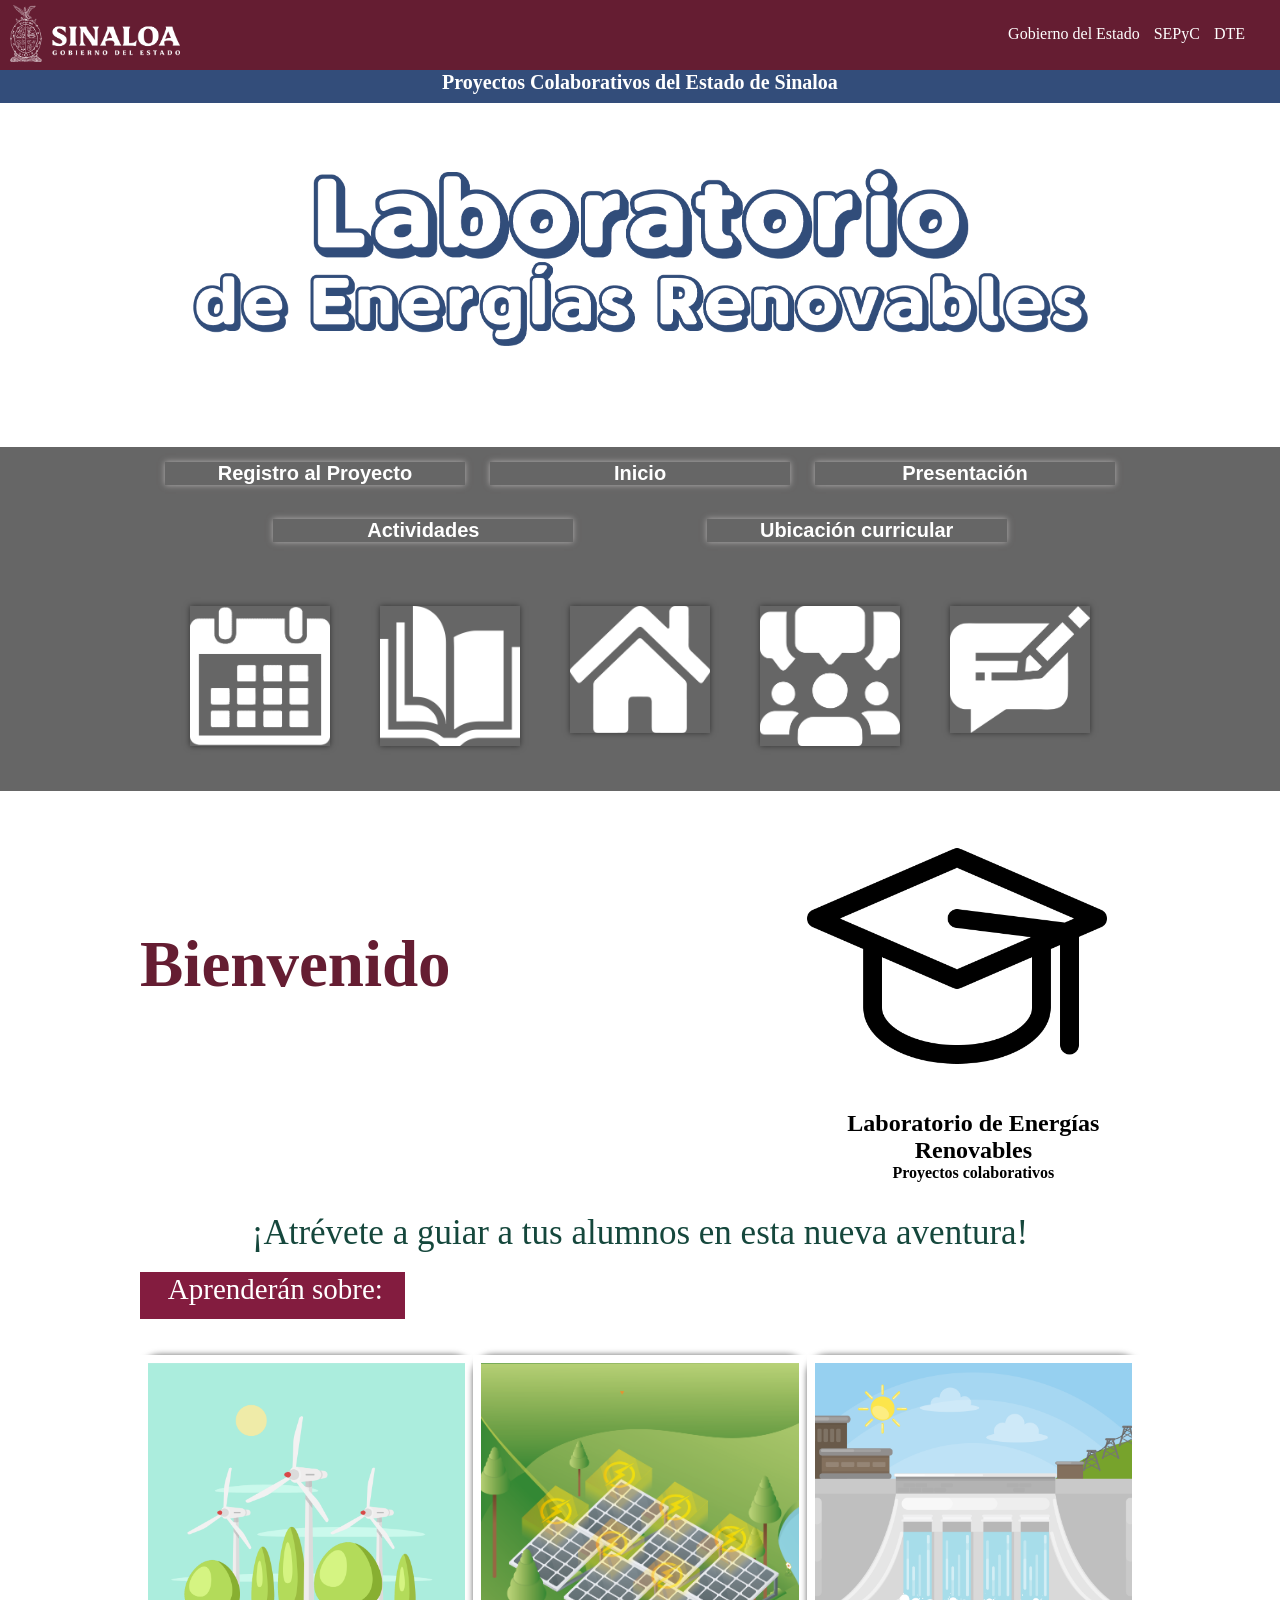
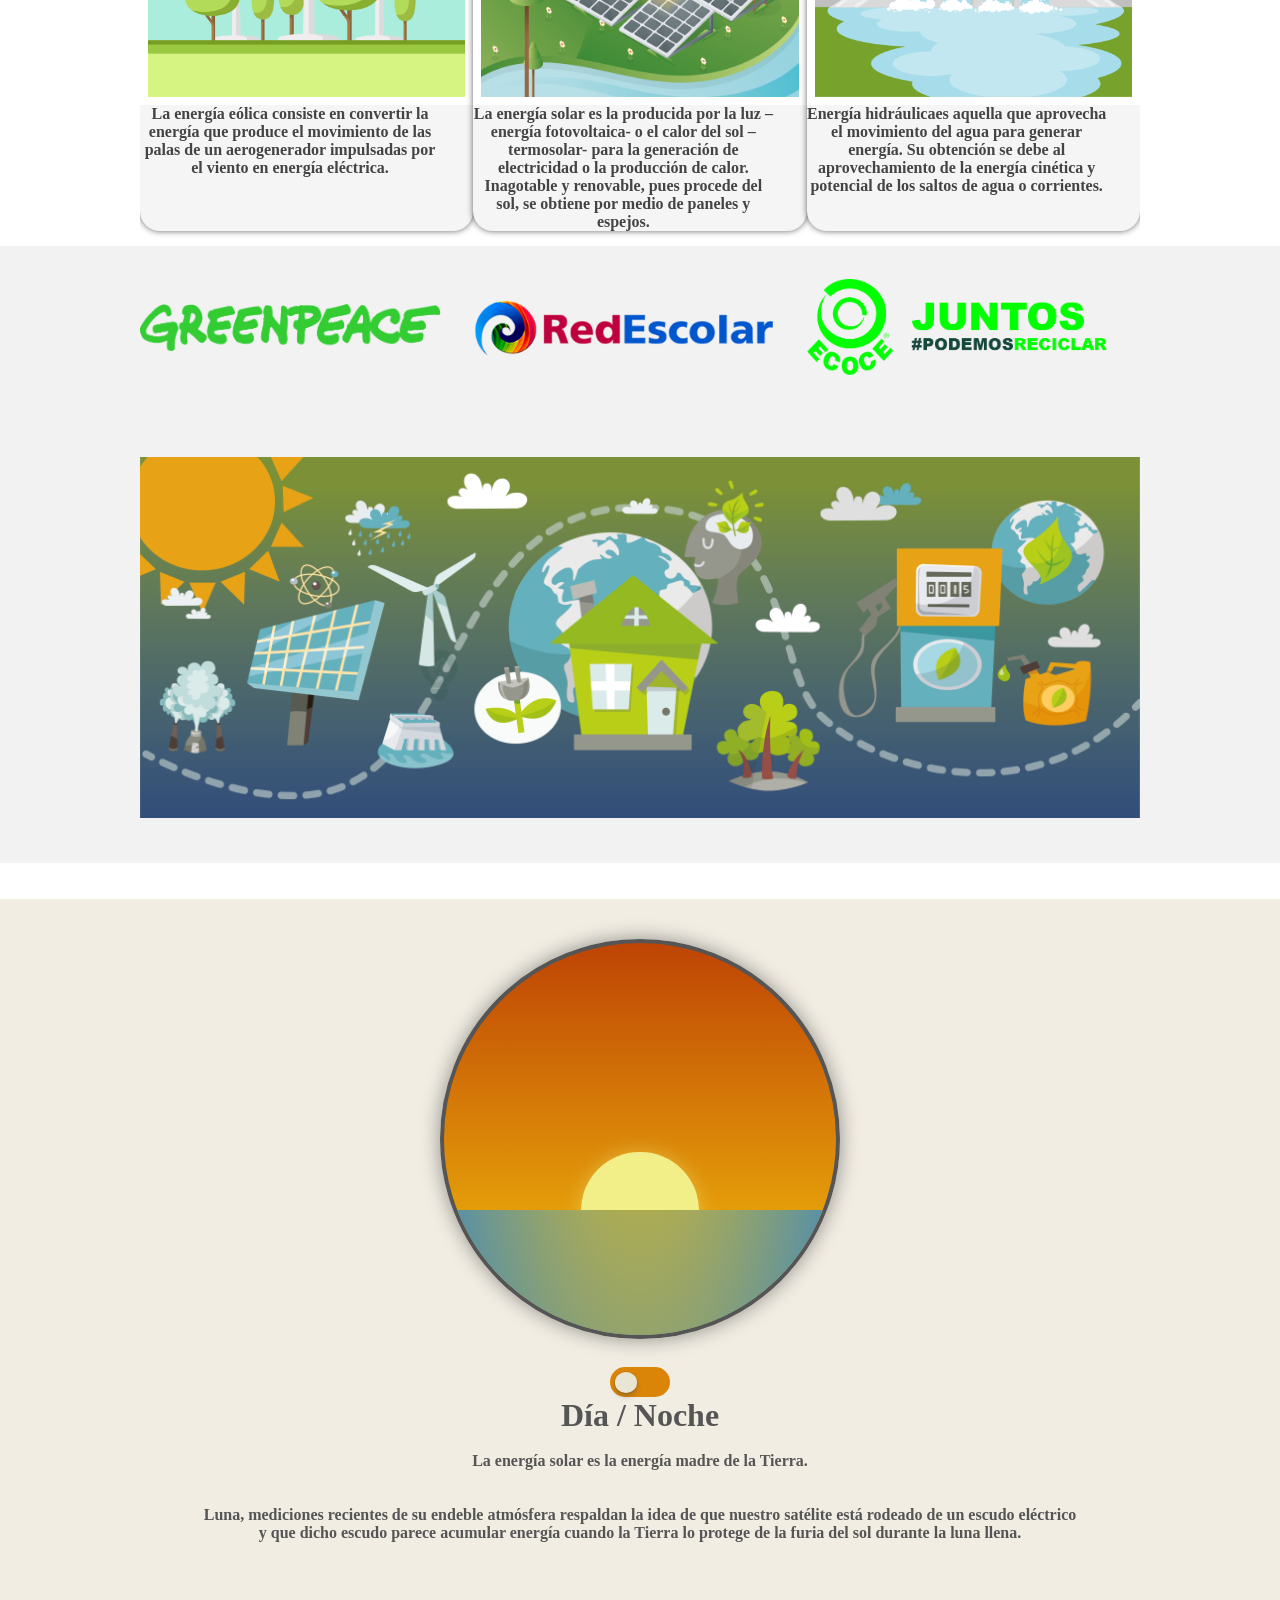
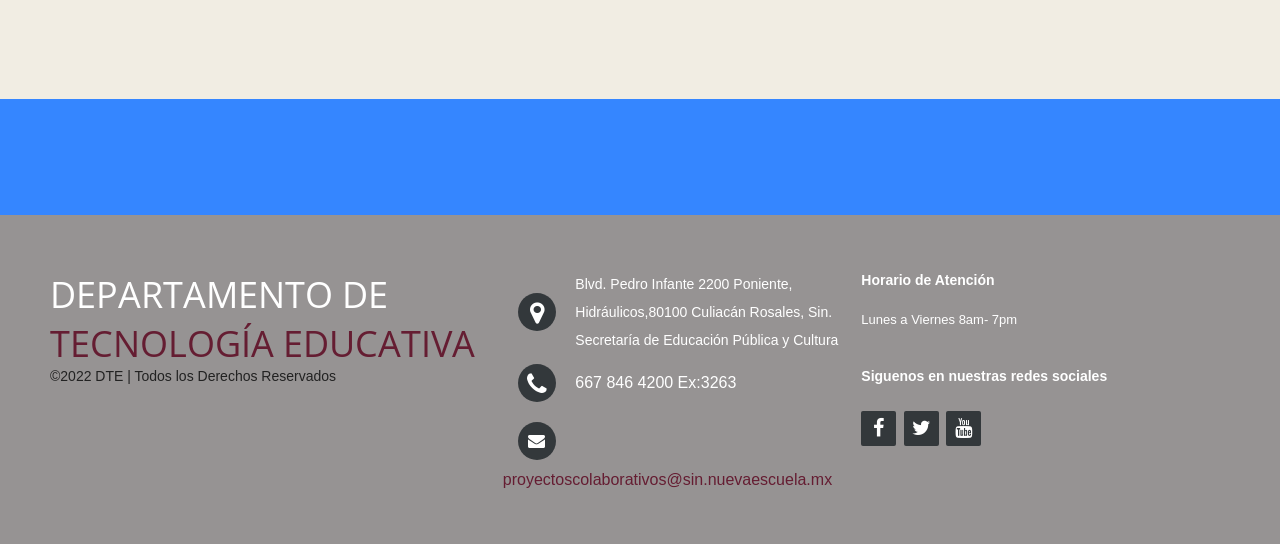
==== index.html @ 6654f864 "jajaja" ====
<!DOCTYPE html>
<html lang="es">

<head>
    <meta charset="UTF-8">
    <meta name="viewport" content="width=device-width, initial-scale=1.0">
    <meta http-equiv="X-UA-Compatible" content="ie=edge">
    <title>Proyectos Colaborativos</title>
    <link rel="shortcut icon" href="img/favicon.png" type="image/x-icon">
    <link rel="stylesheet" href="css/estilos.css">
    <link href="https://fonts.googleapis.com/css?family=Open+Sans:300,400,700,800&display=swap" rel="stylesheet" > 
    <link rel='stylesheet' href='//maxcdn.bootstrapcdn.com/font-awesome/4.2.0/css/font-awesome.min.css'><link rel="stylesheet" href="./style.css">


</head>

<body>
    <header>
        <img class="logonav" align="left" src="img/SINALOALOGO.png" width="200px" >
        <nav>
		   
            <a href="https://sinaloa.gob.mx/">Gobierno del Estado</a>
            <a href="https://mieducacion.sepyc.gob.mx/">SEPyC</a>
            <a href="http://cursos.dtesepyc.gob.mx/">DTE</a>
        </nav>
       
            <section class="amarillo">
         
                <div class="amarillotext"><h4>Proyectos Colaborativos del Estado de Sinaloa</h4></div>
    
        </section>
        <br>
<br>
<br>

        <div class="amarillo2">

            <img class="imagen5" src="img/laboratorio.png" alt="">
            </div>
            </section>
<br>
<br>
<br>
<br>
<br>

            <div class="portafolio">
                <div class="contenedor">
                    
                    <div class="galeria-port">
                        <div class="imagen-port1" >
                            

                            <!-- Trigger/Open The Modal -->
                            <button class="button-modal" id="myBtn"><h2>Registro al Proyecto</h2></button>
                            
                            <!-- The Modal -->
                            <div id="myModal" class="modal">
                            
                              <!-- Modal content -->
                              <div class="modal-content">
                                <div class="modal-header">
                                  <span class="close">&times;</span>
                                  <h2>Registro al Proyecto Colaborativo</h2>
                                </div>
                                <div class="modal-body">
                                    <iframe src="https://forms.gle/Jr5JPgfD691Sov2a7" width="640" height="257" frameborder="0" marginheight="0" marginwidth="0">Cargando…</iframe>                                  
                                </div>
                                <div class="modal-footer">
                                  <h3>Gracias por su participación</h3>
                                </div>
                              </div>
                            
                            </div>



                        </div>
                        <div class="imagen-port1" onclick="mostrar(2)">
                            
                          <button class="button-modal"resentación><h2>Inicio</h2></button>
                          
                        </div>
                        <div class="imagen-port1" onclick="mostrar(3)">
                            <button class="button-modal"resentación> <h2>Presentación</h2></button>
                         
                        </div>
                        <div class="imagen-port1" onclick="mostrar(4)">
                            <button class="button-modal"resentación> <h2>Actividades</h2></button>
                            
                           
                        </div>
                        <div class="imagen-port1" onclick="mostrar(5)"   >
                            <button class="button-modal"resentación> <h2>Ubicación curricular</h2></button>
                           
                        </div>
                     
                    </div>
                </div>
            </div> 

        </section>




            <div class="portafolio1">
                <div class="contenedor">
                    
                    <div class="galeria-port">
                        <div class="imagen-port" onclick="mostrar(6)">
                            <img src="img/calendar.png" alt="">
                            <div class="hover-galeria">
                                <img src="img/icono1.png" alt="">
                                <p>Calendario de las actividades</p>
                            </div>
                        </div>
                        <div class="imagen-port" onclick="mostrar(8)">
                            <img src="img/open-book.png" alt="">
                            <div class="hover-galeria">
                                <img src="img/icono1.png" alt="">
                                <p>Descargar Actividades</p>
                            </div>
                        </div>
                        <div class="imagen-port" onclick="mostrar(7)">
                            <img src="img/casa.png" alt="">
                            <div class="hover-galeria">
                                <img src="img/icono1.png" alt="">
                                <p>Bienvenido</p>
                            </div>
                        </div>
                        <div class="imagen-port" onclick="mostrar(9)">
                            <img src="img/discusion.png" alt="">
                            <div class="hover-galeria">
                                <img src="img/icono1.png" alt="">
                                <p>Foros</p>
                            </div>
                        </div>
                        <div class="imagen-port" onclick="mostrar(10)"   >
                            <img src="img/blog.png" alt="">
                            <div class="hover-galeria">
                                <img src="img/icono1.png" alt="">
                                <p>Actividades Interactivas y Materiales</p>
                            </div>
                        </div>
                     
                    </div>
                </div>
            </div> 

        </section>
      
       
       <!-- </section></nav> -->
    </header>
   
    
    <main>
            <div class="contenedor">
                <div id="datosBtn">
                    <div class="servicio-cont bienvenido mostrar1 oculto">
                        <div class="servicio-ind">
                           
                        </div>
                    </div>
                    <div class="servicio-cont bienvenido mostrar2 oculto">
                        <div class="servicio-ind">
                            <h2 class="titulo">Inicio</h2> 
                            <div class="">
                                <p>El profesor de grupo tendrá participación activa en el proceso de los alumnos observando, analizando, reflexionando, tomando notas, como facilitador y guía de sus alumnos.</p>
                                <br>
                                <p>Este trabajo inicia desde el momento en que el profesor motiva a los alumnos para participar en el proyecto.</p>
                                <br>
                                <ul>
                                    <li>Observará la participación de los alumnos en el desarrollo de las actividades.</li>
                                    <br>
                                    <li>Tomará nota de lo que observe.</li>
                                    <br>
                                    <li>Analizará y reflexionará sobre lo que escribió durante el transcurso de las actividades en cada etapa del proyecto.</li>
                                    </ul>
                                    <br>
                                    <p>Los alumnos escribirán un ensayo donde expresen lo observado y analizado (observaciones y conclusiones sobre el trabajo realizado con el proyecto colaborativo) que podrán compartir en el foro de la última etapa.</p>
                                    <br>
                                    <h4>Evaluación.</h4>
                                    <br>
                                    <p>Criterios:</p>
                                    <br>
                                    <ul>
                                        <li>Adquirir un mayor grado competencial, superando objetivos y contenidos mínimos programados.</li>
                                        <li>Participación del alumnado en el aula.</li>
                                        <li>Originalidad, creatividad y limpieza en los trabajos desarrollados.</li>
                                        <li>Comportamiento en el aula.</li>
                                        <li>Expresión oral y escrita.</li>
                                        <li>Relación con el resto de compañeros.</li>
                                        <li>Reacciones ante los nuevos contenidos descritos.</li>
                                    </ul>
                                    <br>
                                    <p>Instrumentos:</p>
                                    <br>
                                    <p>Los instrumentos de evaluación que se van a utilizar en este proyecto son:</p>
                                    <br>
                                    <ul>
                                        <li>Actividades.</li>
                                        <li>Desarrollo de un Modelo Científico de Energía Renovable.</li>
                                    </ul>
                                    <br>
                                    <br>
                            </div>
                        </div>
                    </div>

                    <div class="servicio-cont bienvenido mostrar3 oculto">
                        <div class="servicio-ind">
                            <h2 class="titulo">Presentación</h2> 
                            <div class="">
                                <h1>Laboratorio de energía renovable</h1>
                                <br>
                                <h3>“La energía no se crea ni se destruye… tan solo se transforma”</h3>
                                <br>
                                <h4>Introducción</h4>  
                                <p>Las fuentes de energía renovable están en todo nuestro alrededor: agua, viento, sol… cada día más personas las utilizan como parte de su vida diaria. Las utilizamos para calentar nuestros hogares en épocas frías, para operar nuestros electrodomésticos, ducharnos con agua caliente, irrigar campos con agua para agricultura, etc. Hay amplio espacio para formarse y crecer como profesionales en carreras en torno a las energías renovables. Este curso es una introducción a los distintos tipos de energías renovables.</p>
                                <br>
                                <p>Introducción a la Energía Renovable es un curso en línea para aquellos que desean aprender los conceptos básicos de las energías renovables  incluyendo donde se encuentra, cómo podemos sacar provecho de ella para el uso en nuestros hogares y cómo puede ayudar a aliviar las presiones sobre el medio ambiente. Con este curso no se convertirá en un experto; pero llegará a conocer la energía renovable en sus diversas formas – que le ayudarán a decidir si la energía solar, eólica u otras tecnologías son las adecuadas para usted.</p>  
                                <br> 
                                <h4>Sobre este curso</h4>  
                                <br>
                                <p>El recurso energético está ligado al desarrollo, bienestar, sustentabilidad e independencia de las sociedades modernas. La utilización y administración adecuada de los diferentes recursos energéticos impactará tanto en el progreso futuro propio como en el poder económico.</p>
                                <br>    
                                <p>Es imperativo conocer a profundidad los pros y contras de las diferentes tecnologías energéticas para minimizar el impacto negativo en el propio entorno al seleccionar, usar, racionalizar y aprovechar las energías empleadas en el diario quehacer.</p>
                                <br>
                                <br>    
                                <p>El participante desarrollará competencias de análisis y juicio crítico ante la selección de un recurso energético, elaborando un discurso consciente y fundamentado donde se considere el entorno y sus recursos.</p>
                                <br>
                                
                            
                            </div>
                        </div>
                    </div>
                    <div class="servicio-cont bienvenido mostrar4 oculto">
                        <div class="servicio-ind">
                            <h2 class="titulo">Actividades</h2> 
                            <div class="">
                                <p>El proyecto <strong>Laboratorio de energía renovable</strong> consta de cuatro etapas a través de las cuales el alumno podrá reconocer los tipos de energía que existen en su medio ambiente cotidiano, así como las energías renovables que contribuyen a la conservación del medio ambiente.</p>
                                <br> 
                                <p>Se sugieren actividades, lecturas, investigación en documentos, videos y páginas de internet que han sido seleccionadas de acuerdo a las necesidades de los alumnos de secundaria.</p>
                                <br>
                                <p>Para inscribirse los participantes eligen un nombre que los distinguirá de los demás. Al interior del grupo los docentes organizan en equipos para realizar las actividades que se sugieren en cada etapa, mismas que les permitirán realizar el intercambio con compañeros distantes.</p>
                                <br>
                                <p>Para iniciar las actividades se sugiere conocer las características del proyecto con el objetivo de comprender la responsabilidad que adquieren para el desarrollo del mismo.</p>
                                <br>
                                <p>Se incluyen actividades interactivas en las que podrán reforzar el conocimiento adquirido a través de las distintas etapas del proyecto.</p>
                                <br>
                                <p>En la etapa 1 realizarán una lluvia de ideas para iniciar con el tema de la energía, ¿qué es? y cuáles son los tipos de energía, realizarán un mapa mental y conocerán el funcionamiento de un generador de energía.</p>
                                <br>
                                <p>En la etapa 2 analizarán las diferentes energías convencionales y su efecto en el medio ambiente como el calentamiento global y la contaminación.</p>
                                <br>
                                <p>En la siguiente etapa conocerán las energías renovables, elaborarán una encuesta y de manera práctica la generación de biogás.</p>
                                <br>
                                <p>En la etapa 4 se realiza un proyecto final que consiste en una maqueta donde se exponga la energía renovable.</p>
                                <br>
                                <p>Podrán intercambiar ideas y comentarios a través de foros de discusión, en el que los alumnos darán a conocer sus reflexiones, hallazgos y aprendizajes convirtiendo el uso de la tecnología en el aula en una herramienta para la investigación, el intercambio y la interacción entre profesores y alumnos.</p>
                                <br>
                                <p>El desarrollo del proyecto es guiado por el maestro del grupo en coordinación con el responsable tecnológico escolar. Se sugiere que a cada aportación en los foros le anexen los siguientes datos:</p>
                                <ul>
                                    <li>Nombre del equipo</li>
                                    <li>Nombre de la escuela</li>
                                    <li>Entidad</li>
                                    <li>Clave de Centro de Trabajo (CCT)</li>
                                </ul>
                                <br>
                                <p>Además, para que los foros sean fluidos es importante tomar en cuenta los requisitos que se enumeran a continuación:</p>
                                <br>
                                <ul>
                                    <li>Los mensajes deben cumplir con las reglas ortográficas y de redacción revisadas previamente por su profesor.</li>
                                    <li>Los comentarios y opiniones de participación se harán con estricto apego al respeto como un valor importante para la realización de dichas actividades.</li>
                                    <li>En caso de que las aportaciones de los equipos de un grupo sean iguales, deberán enviar un solo mensaje en forma grupal, con el objetivo de enriquecer el foro y no saturar.</li>
                                    <li>Participar tomando en cuenta las preguntas generadoras del foro.</li>
                                </ul>
                                <br>

                            </div>
                        </div>
                    </div>
                    <div class="servicio-cont bienvenido mostrar5 oculto">
                        <div class="servicio-ind">
                            <h2 class="titulo">Ubicación curricular</h2> 
                            <div class="">
                                <h1 align="center" >CIENCIAS Y TECNOLOGÍA. Física.</h1>
                                <br>
                                <p>Este Proyecto se ubica curricularmente en los bloques 1 y 2 de la asignatura de Ciencias y Tecnología. Física de segundo grado en Secundaria.</p>
                                <br>
                                <p>Competencias a desarrollar:</p>
                                <br>
                                <ul>
                                    <li>Analizar las formas en que se manifiesta la energía en diferentes situaciones de la vida diaria y la diversificación en la producción de la energía.</li>
                                    <li>Reconoce el beneficio y prejuicio en la naturaleza y en la sociedad, relacionado con la obtención y aprovechamiento de la energía.</li>
                                    <li>•	El participante podrá predecir para las tecnologías de producción energética que generen un menor impacto ambiental en la sociedad.</li>
                                </ul>
                                <br>
                                </div>
                        </div>
                    </div>
                </div>
                <!-- fin de una seccion -->
                <!-- Calendario -->
                <div class="servicio-cont  bienvenido mostrar6 oculto">
                    <div class="servicio-ind">
                        <h2 class="titulo">Calendario</h2> 
                        <img class="btn-img" src="img/0.png" alt=""onclick="mostrarFases(1)">
                        <img class="btn-img" src="img/1.png" alt=""onclick="mostrarFases(2)" >
                        <img class="btn-img" src="img/2.png" alt=""onclick="mostrarFases(3)" >
                        <img class="btn-img" src="img/3.png" alt=""onclick="mostrarFases(4)" >
                        <img class="btn-img" src="img/4.png" alt=""onclick="mostrarFases(5)" >
                        <img class="btn-img" src="img/5.png" alt=""onclick="mostrarFases(6)" >
                        <img class="btn-img" src="img/6.png" alt=""onclick="mostrarFases(7)">
                    </div>
                </div>
                <!-- datos Actividades -->
                <div id="datosCalendario">
                    <div class=" calendario fase2 oculto">
                        <br>
                        <br>
                        <h1>ETAPA 1. Energía, sus tipos y su clasificación.</h1>
                        <br>
                        <h4>Actividad 1.1</h4>
                        <br>
                        <p>Evaluación inicial: Brainstorming:  ¿Qué sabes de la energía? (G. A) El profesor realiza las siguientes preguntas para establecer qué conocimiento poseen los alumnos sobre el tema.
                            </p>
                            <br>
                            <ul>
                                <li>Contesta el siguiente cuestionario sobre el cambio climático: <a href="https://www.menti.com/al63fo4fz2je">Cambio Climático</a></li>
                                <li>¿Es necesaria la energía para nuestra sociedad?.</li>
                                <li>¿Por qué es necesaria la energía?.</li>
                                <li>¿Qué tipo de energías conocéis?.</li>
                                <li>Nombra algún tipo de energía no renovable.</li>
                                <li>Nombra algún tipo de energía renovable.</li>
                                <li>¿Alguno de estos tipos de energía contamina?</li>
                                <li>¿Crees que estas energías afectan al cambio climático?</li>
                                <li>¿Qué cosas afectan al cambio climático?</li>
                            </ul>
                            <br>
                            <h4>Material de apoyo</h4>
                            <br>
                            <ul>
                                <li><a href="https://www.youtube.com/watch?v=K9smXAGzxZg">Energia</a> </li>
                                <li><a href="https://www.youtube.com/watch?v=Et9U-2EIero">Cambios de Energía</a> </li>
                                <li><a href="https://www.youtube.com/watch?v=KP8_o65kfgY&list=PLNoT1XYbIfImbMeqjiCcfgIM9ZRNQahyr&index=10"> Energía cinética y energía potencial </a></li>
                                <li><a href="https://www.youtube.com/watch?v=PRa0yJvUgmM&list=RDLVboJpgNIY54Y&index=2">Los Tipos de Energía, sus Fuentes y su Transformación</a> </li>
                            </ul>
                            <br>
                            <h4>Actividad 1.2</h4>
                        <br>
                        <p>Realiza un mapa mental sobre Tipos de Energía, la Conversión de la energía entre ellas y los recursos energéticos necesarios para su generación.
                            </p>
                            <br>
                            <p>Revisa el siguiente video para realizar el mapa en Power Point.</p>
                            <br>
                            <iframe width="560" height="315" src="https://www.youtube.com/embed/V3KlMx-_frI" title="YouTube video player" frameborder="0" allow="accelerometer; autoplay; clipboard-write; encrypted-media; gyroscope; picture-in-picture" allowfullscreen></iframe>
                           <br>
                           <br>
                           <h4>Recurso tecnológico web 2.0</h4>
                           <br>
                           <p>También pueden utilizar la página web.</p>
                           <br>
                           <a href="https://lucidspark.com/es ">Lucidspark</a> 
                           <br>
                           <br>
                           <h4>Tutorial</h4>
                           <br>
                           <iframe width="560" height="315" src="https://www.youtube.com/embed/uxYvMjkzsgs" title="YouTube video player" frameborder="0" allow="accelerometer; autoplay; clipboard-write; encrypted-media; gyroscope; picture-in-picture" allowfullscreen></iframe>
                            <br>
                            <br>
                            <h4>Actividad 1.3</h4>
                            <br>
                            <p>Formen parejas  y analicen el siguiente video que explica los Tipos de energía</p>
                            <br>
                            <br>
                            <iframe width="560" height="315" src="https://www.youtube.com/embed/PRa0yJvUgmM" title="YouTube video player" frameborder="0" allow="accelerometer; autoplay; clipboard-write; encrypted-media; gyroscope; picture-in-picture" allowfullscreen></iframe>
                            <br>
                            <br>
                            <p>Con base en ello, respondan las siguientes preguntas.</p>
                            <br>
                           <ul>
                                <li>¿Qué tipo de energía requiere un ventilador para funcionar? </li>
                                <li>¿La energía con la que funciona el ventilador se puede transformar en otros tipos de energía? Si/ No  ¿ En cuáles?</li>
                                <li>Participen en el Foro del Proyecto Colaborativo y comenten otros ejemplos en la vida diaria en las que se utilicen energía y cómo se transforma en esos casos.</li>
                                <li>¿Cómo funciona un generador de electricidad?.</li>
                            </ul>
                            <br>
                            <br>
                            <iframe width="560" height="315" src="https://www.youtube.com/embed/ahhN-lLyHaQ" title="YouTube video player" frameborder="0" allow="accelerometer; autoplay; clipboard-write; encrypted-media; gyroscope; picture-in-picture" allowfullscreen></iframe>
                            <br>
                            <br>
                            <h4>Actividad 1.4</h4>
                            <br>
                            <p>Generador eléctrico</p>
                            <ul>
                                <li>Paso 1. Trabajen  en parejas y realicen lo que se indica</li>
                                <li>Paso 2. Investiguen en la biblioteca cómo se produce la corriente eléctrica en un generador, haciendo énfasis en el papel del campo magnético de dicho proceso.</li>
                                <li>Paso 3. Representen con un diagrama lo investigado y agruguen una descripción breve sobre el funcionamiento del generador.</li>
                                <li>Paso 4. Coloquen en la pared de su salón los diagramas que elaboraron para que el resto del grupo los observe; servirán de referencia durante el estudio de este tema</li>
                                <li>Paso 5. Hagan comentarios a sus compañeros a fin de destacar sus logros, así como los aspectos que puedan mejorar.</li>
                                <li>Guarden sus esquemas en la carpeta de trabajo.</li>
                            </ul>
                            <br>
                    </div>
                    <div class=" calendario fase3 oculto">
                        <br>
                        <br>
                        <h1>ETAPA 2. Energías convencionales</h1>
                        <br>
                        <h4>Actividad 2.1</h4>
                        <br>
                        <p>Videos</p>
                        <br>
                        <br>
                        
                            <ul>
                                <li><iframe width="560" height="315" src="https://www.youtube.com/embed/aINlFT1m-sM" title="YouTube video player" frameborder="0" allow="accelerometer; autoplay; clipboard-write; encrypted-media; gyroscope; picture-in-picture" allowfullscreen></iframe></li>
                                <li><iframe width="560" height="315" src="https://www.youtube.com/embed/EawxkXA2SqM" title="YouTube video player" frameborder="0" allow="accelerometer; autoplay; clipboard-write; encrypted-media; gyroscope; picture-in-picture" allowfullscreen></iframe></li>
                                <li><iframe width="560" height="315" src="https://www.youtube.com/embed/mMhiFnPx3ic" title="YouTube video player" frameborder="0" allow="accelerometer; autoplay; clipboard-write; encrypted-media; gyroscope; picture-in-picture" allowfullscreen></iframe></li>
                                <li><iframe width="560" height="315" src="https://www.youtube.com/embed/VGlssqYbv3A" title="YouTube video player" frameborder="0" allow="accelerometer; autoplay; clipboard-write; encrypted-media; gyroscope; picture-in-picture" allowfullscreen></iframe></li>
                                <li><iframe width="560" height="315" src="https://www.youtube.com/embed/mXMbpKjonxY" title="YouTube video player" frameborder="0" allow="accelerometer; autoplay; clipboard-write; encrypted-media; gyroscope; picture-in-picture" allowfullscreen></iframe></li>
                                <li><iframe width="560" height="315" src="https://www.youtube.com/embed/V3KlMx-_frI" title="YouTube video player" frameborder="0" allow="accelerometer; autoplay; clipboard-write; encrypted-media; gyroscope; picture-in-picture" allowfullscreen></iframe></li>
                                <li><iframe width="560" height="315" src="https://www.youtube.com/embed/0yk3RuEgWD4" title="YouTube video player" frameborder="0" allow="accelerometer; autoplay; clipboard-write; encrypted-media; gyroscope; picture-in-picture" allowfullscreen></iframe></li>
                                <li><iframe width="560" height="315" src="https://www.youtube.com/embed/vl6A0igOw7o" title="YouTube video player" frameborder="0" allow="accelerometer; autoplay; clipboard-write; encrypted-media; gyroscope; picture-in-picture" allowfullscreen></iframe></li>
                            </ul>
                            <br>
                            <p>Políticas gubernamentales en México.</p>
                            <br>
                            <br>
                            <iframe width="560" height="315" src="https://www.youtube.com/embed/OV9UYTTtdEM" title="YouTube video player" frameborder="0" allow="accelerometer; autoplay; clipboard-write; encrypted-media; gyroscope; picture-in-picture" allowfullscreen></iframe>
                            <br>
                            <br>
                            <h4>Actividad 2.2  Disminución del calentamiento global.</h4>
                            <br>
                            <ul>
                                <li>Paso 1.Trabajen en equipo la siguiente actividad.</li>
                                <li>Paso 2.Investiguen cuáles son las políticas gubernamentales actuales para combatir el calentamiento global.</li>
                                <li>Paso 3.Discutan en grupo, y con ayuda del maestro, sobre las acciones que se pueden tomar en sus casas para reducir el calentamiento global.</li>
                                <li>Paso 4.Escriban en su cuaderno qué acciones se pueden realizar en su escuela. Comenten cuáles se llevarían a cabo en el corto plazo y cuáles en el largo plazo.</li>
                                <li>Paso 5.Elaboren carteles para promover estas acciones y péguenlos en lugares visibles de la escuela.</li>
                            </ul>
                            <br>
                            <h4>Actividad 2.3  Contaminación por generación de energía.</h4>
                        <br>
                        <p>Mesa de Debate….  ¿Qué tipo de energía Contamina más?</p>
                        <br>
                        <p>Forma equipos y asigna un tipo de energía convencional a cada equipo para defender la producción de energía a través de ese recurso.</p>
                        <br>
                        <p>Video de un debate</p>
                            <br>
                            <iframe width="500" height="315" src="https://www.youtube.com/embed/6GrCLiBev30" title="YouTube video player" frameborder="0" allow="accelerometer; autoplay; clipboard-write; encrypted-media; gyroscope; picture-in-picture" allowfullscreen></iframe>
                           <br>
                           <br>
                           <img class="imagen6" src="img/imagen1.png" alt="">
                           <br>
                           <br>
                    </div>
                    <div class=" calendario fase4 oculto">
                        <br>
                        <br>
                        <h1>ETAPA 3: Energía Renovable</h1>
                        <br>
                        <p>En esta etapa conoceremos los tipos de energía renovable.</p>
                        <br>
                        <h4>Actividad 3.1</h4>
                        <br>
                        <p>Analizar los siguientes videos:</p>
                        <br>
                        <br>
                        <h4>Energía geotérmica</h4>
                        <br>
                        <iframe width="560" height="315" src="https://www.youtube.com/embed/GHR-UR-VA10" title="YouTube video player" frameborder="0" allow="accelerometer; autoplay; clipboard-write; encrypted-media; gyroscope; picture-in-picture" allowfullscreen></iframe>
                        <br>
                        <br>
                        <h4>Energía hidráulica</h4>
                        <br>
                        <br>
                        <iframe width="560" height="315" src="https://www.youtube.com/embed/Xx_Lxg4hCjc" title="YouTube video player" frameborder="0" allow="accelerometer; autoplay; clipboard-write; encrypted-media; gyroscope; picture-in-picture" allowfullscreen></iframe>
                        <br>
                        <iframe width="560" height="315" src="https://www.youtube.com/embed/-Rp-BMhOKwc" title="YouTube video player" frameborder="0" allow="accelerometer; autoplay; clipboard-write; encrypted-media; gyroscope; picture-in-picture" allowfullscreen></iframe>
                        <br>
                        <br>
                        <h4>Energía eólica</h4>
                        <br>
                        <br>
                        <iframe width="560" height="315" src="https://www.youtube.com/embed/d_CUT9niX5c" title="YouTube video player" frameborder="0" allow="accelerometer; autoplay; clipboard-write; encrypted-media; gyroscope; picture-in-picture" allowfullscreen></iframe>
                        <br>
                        <iframe width="560" height="315" src="https://www.youtube.com/embed/kmN9qD8vXbY" title="YouTube video player" frameborder="0" allow="accelerometer; autoplay; clipboard-write; encrypted-media; gyroscope; picture-in-picture" allowfullscreen></iframe>
                        <br>
                        <br>
                        <h4>Parque eólico</h4>
                        <br>
                        <br>
                        <iframe width="560" height="315" src="https://www.youtube.com/embed/wx1jZ1qHolw" title="YouTube video player" frameborder="0" allow="accelerometer; autoplay; clipboard-write; encrypted-media; gyroscope; picture-in-picture" allowfullscreen></iframe>
                        <br>
                        <iframe width="560" height="315" src="https://www.youtube.com/embed/IoM3HBnOA8k" title="YouTube video player" frameborder="0" allow="accelerometer; autoplay; clipboard-write; encrypted-media; gyroscope; picture-in-picture" allowfullscreen></iframe>
                        <br>
                        <br>
                        <h4>Oaxaca Futuro de proyectos</h4>
                        <br>
                        <br>
                        <iframe width="560" height="315" src="https://www.youtube.com/embed/uNELtFa52T0" title="YouTube video player" frameborder="0" allow="accelerometer; autoplay; clipboard-write; encrypted-media; gyroscope; picture-in-picture" allowfullscreen></iframe>
                        <br>
                        <br>
                        <h4>Energía Solar fotovoltaica</h4>
                        <br>
                        <br>
                        <iframe width="560" height="315" src="https://www.youtube.com/embed/q5bMAz4NK0c" title="YouTube video player" frameborder="0" allow="accelerometer; autoplay; clipboard-write; encrypted-media; gyroscope; picture-in-picture" allowfullscreen></iframe>
                        <br>
                        <iframe width="560" height="315" src="https://www.youtube.com/embed/h20bJDZCaCk" title="YouTube video player" frameborder="0" allow="accelerometer; autoplay; clipboard-write; encrypted-media; gyroscope; picture-in-picture" allowfullscreen></iframe>
                        <br>
                        <br>
                        <h4>Paruqe Solar</h4>
                        <br>
                        <br>
                        <iframe width="560" height="315" src="https://www.youtube.com/embed/74FFTL3Vljw" title="YouTube video player" frameborder="0" allow="accelerometer; autoplay; clipboard-write; encrypted-media; gyroscope; picture-in-picture" allowfullscreen></iframe>
                        <br>
                        <br>
                        <h4>Energía termosolar.</h4>
                        <br>
                        <br>
                        <iframe width="560" height="315" src="https://www.youtube.com/embed/-_y8mJD7Mms" title="YouTube video player" frameborder="0" allow="accelerometer; autoplay; clipboard-write; encrypted-media; gyroscope; picture-in-picture" allowfullscreen></iframe>
                        <br>
                        <br>
                        <h4>Biomasa</h4>
                        <br>
                        <br>
                        <iframe width="560" height="315" src="https://www.youtube.com/embed/F2z1w9Xho44" title="YouTube video player" frameborder="0" allow="accelerometer; autoplay; clipboard-write; encrypted-media; gyroscope; picture-in-picture" allowfullscreen></iframe>
                        <br>
                        <iframe width="560" height="315" src="https://www.youtube.com/embed/hwk8JtLaiBs" title="YouTube video player" frameborder="0" allow="accelerometer; autoplay; clipboard-write; encrypted-media; gyroscope; picture-in-picture" allowfullscreen></iframe>
                        <br>
                        <iframe width="560" height="315" src="https://www.youtube.com/embed/ChyjxTyjOuc" title="YouTube video player" frameborder="0" allow="accelerometer; autoplay; clipboard-write; encrypted-media; gyroscope; picture-in-picture" allowfullscreen></iframe>
                        <br>
                        <iframe width="560" height="315" src="https://www.youtube.com/embed/MAZVFtlJa_w" title="YouTube video player" frameborder="0" allow="accelerometer; autoplay; clipboard-write; encrypted-media; gyroscope; picture-in-picture" allowfullscreen></iframe>
                        <br>
                        <br>
                        <h4>Actividad 3.2</h4>
                        <br>
                        <br>
                        <p>Obtención de biogás</p>
                        <br>
                        <p>Forma un equipo con tus compañeros y realicen el experimento.</p>
                        <br>
                        <p>Pregunta inicial.</p>
                        <br>
                        <p>¿Cómo se genera el biogas a partir de restos de comida?</p>
                        <br>
                        <p>Hipótesis</p>
                        <br>
                        <p>Contesten la pregunta inicial a partir de lo que han aprendido en este tema. Por ejemplo, expliquen qué sucederá si los restos de comida se fermentan.</p>
                        <br>
                        <p>Material.</p>
                        <br>
                        <p>Deberán conseguir por grupo:</p>
                        <br>
                            <ul>
                                <li>Una bolsa de plástico grueso.</li>
                                <li>Un alfiler.</li>
                                <li>Desechos de comida de origen vegetal, como cáscaras de plátano, pepino, aguacate, chayote o calabaza.</li>
                                <li>Un poco de excreta de pollo o de otro animal de granja.</li>
                                <li>Guantes de plástico o látex.</li>
                            </ul>
                        <br>
                        <p>Procedimiento y resultados.</p>
                        <br>
                        <ul>
                            <li>Paso 1.Utilicen los guantes para mezclar los desechos de comida con la excreta animal dentro de la bolsa. Es muy importante que protejan sus manos para evitar contaminarlas con microorganismos.</li>
                            <li>Paso 2.Cierren bien la bolsa y colóquenla a la intemperie durante tres días.</li>
                            <li>Paso 3.Transcurrido el tiempo, utilicen guantes nuevamente para tocar la bolsa.</li>
                            <li>Paso 4.Con cuidado, piquen la bolsa con un alfiler y observen qué sucede.</li>
                            <li>Paso 5.Abran la bolsa, observen su contenido, perciban su olor y anoten la descripción  en una hoja aparte.</li>
                        </ul>
                        <br>
                        <p>Análisis y discusión.</p>
                        <br>
                        <p>Contesten y argumenten lo siguiente en su hoja:</p>
                        <br>
                        <ul>
                            <li>¿Notaron algún cambio en la bolsa o en su contenido? ¿Cuál era su aspecto? Descríbanlo.</li>
                            <li>¿Qué sucedió cuando picaron la bolsa?</li>
                            <li>Desechos de comida de origen vegetal, como cáscaras de plátano, pepino, aguacate, chayote o calabaza.</li>
                            <li>¿A qué se debe lo sucedido?</li>  
                        </ul>
                        <br>
                        <br>
                        <h4>Actividad 3.3</h4>
                        <br>
                        <p>1. En equipos busquen en libros o internet la información solicitada.</p>
                        <br>
                        <p>2. Se reparten los siguientes temas entre los equipos:</p>
                        <br>
                        <ul>
                            <li>Energía solar</li>
                            <li>Energía eólica</li>
                            <li>Energía a partir de biogás</li>
                            <li>Energía geotérmica/li>  
                        </ul>
                        <br>
                        <p>3. Cada equipo investigará acerca de los siguientes aspectos:</p>
                            <br>
                            <ul>
                                <li>Eficiencia del tipo de energía</li>
                                <li>Requerimientos básicos para producirla.</li>
                                <li>Mejores localidades, en México, para producir este tipo de energía.</li>
                                <li>Ventajas y desventajas potenciales del uso de ese tipo de energía (daño al medioambiente o a las personas).</li>  
                            </ul>
                            <br>
                            <p>4. Con la información que recopilaron, lleven a cabo un intercambio de ideas entre los equipos.</p>
                            <br>
                            <p>5. Discutan y lleguen a acuerdos acerca de cuál de los tipos de energía es el más apropiado, dados los aspectos que investigan.</p>
                            <br>
                            <p>6. Indaguen cuál o cuáles son los tipos de energías limpias o renovables que se emplean en su localidad. En caso de no haberlos, pregunten a los adultos de su localidad cuál es la principal forma de producción de electricidad en ese lugar.</p>
                            <br>
                            <p>7. De manera individual, revisa todos los productos de las actividades realizadas en este tema, tanto los que están en la carpeta de trabajo como en el cuaderno. Con base en eso completa lo siguiente:</p>
                            <br>
                            <ul>
                                <li>En este tema aprendí que: </li>
                                <li>Esto lo sé porque: </li>
                                <li>Energía a partir de biogás</li>
                                <li>Pienso que mi desempeño en este tipo de actividades es:</li>
                                <lu>
                                    <li>Muy bueno</li>
                                    <li>Bueno</li>
                                    <li>Suficiente</li>
                                </lu>
                                <li>Al principio de este tema no sabía que:</li>
                                <li>Considero que mi compañero</li>
                                <li>Tiene facilidad para </li>
                                <li>Ya que </li>
                            </ul>
                            <br>
                            <br>
                            <h4>Actividad 3.4</h4>
                            <br>
                            <p>En equipos formular un cuestionario conforme al siguiente tutorial.</p>
                            <br>
                            <p>Tutorial  Quizz</p>
                            <br>
                            <br>
                            <iframe width="560" height="315" src="https://www.youtube.com/embed/dWfHObjzwmE" title="YouTube video player" frameborder="0" allow="accelerometer; autoplay; clipboard-write; encrypted-media; gyroscope; picture-in-picture" allowfullscreen></iframe>
                            <br>
                            <br>
                            <p>Página interactiva…</p>
                            <br>
                            <a href="https://www.fundacionnaturgy.org/educacion-y-divulgacion/efigy-education/efigy-education-digital/aplicaciones-online-sobre-energia/ ">Fundación Naturgy</a> 
                            <br>
                            
                            <br>
                    </div>
                    <div class=" calendario fase5 oculto">
                        <h1>ETAPA 4. Proyecto Final</h1>
                        <br>
                        <iframe width="560" height="315" src="https://www.youtube.com/embed/FyU-ExNyHpc" title="YouTube video player" frameborder="0" allow="accelerometer; autoplay; clipboard-write; encrypted-media; gyroscope; picture-in-picture" allowfullscreen></iframe>
                        <br>
                        <h4>Actividad 4.1</h4>
                        <br>
                        <p>Maqueta de mi escuela</p>
                        <br> 
                        <ul>
                            <li>Trabajen en equipo y construyan una maqueta donde se exponga la energía renovable.</li>
                            <li>Utilicen material de reuso, como palitos de madera, papel, cartón u otro que tengan a su alcance.</li>
                            <li>Comparen su maqueta con la de los demás equipos y respondan en su cuaderno lo siguiente:</li>
                            <li>¿Qué procedimiento siguieron para planear la construcción de la maqueta?</li>
                        </ul>
                        <br>
                        <p>Describan:</p>
                        <br>
                        <ul>
                            <li>¿Qué semejanzas o diferencias hay entre la maqueta de su equipo y la de los demás?</li>
                            <li>¿Todas las maquetas representan la energía renovable? ¿Qué diferencias tienen? ¿Por qué?</li>
                            <li>Expliquen algunos de los usos que le pueden dar a su maqueta dentro de la escuela y fuera de ella.</li>
                            <li>Escriban una conclusión en la que definan, qué es un modelo y cuál es su utilidad.</li>
                            <br>
                            <br>
                            <iframe width="560" height="315" src="https://www.youtube.com/embed/uxYvMjkzsgs" title="YouTube video player" frameborder="0" allow="accelerometer; autoplay; clipboard-write; encrypted-media; gyroscope; picture-in-picture" allowfullscreen></iframe>
                        </ul>
                        <br>
                        <h4>Actividades extras a desarrollar</h4>
                        <br>
                        <h3>Pila orgánica</h3>
                        <br>
                        <br>
                        <iframe width="560" height="315" src="https://www.youtube.com/embed/tV5RGxCQuGM" title="YouTube video player" frameborder="0" allow="accelerometer; autoplay; clipboard-write; encrypted-media; gyroscope; picture-in-picture" allowfullscreen></iframe>
                        <br>
                        <iframe width="560" height="315" src="https://www.youtube.com/embed/GWwziLt1ldQ" title="YouTube video player" frameborder="0" allow="accelerometer; autoplay; clipboard-write; encrypted-media; gyroscope; picture-in-picture" allowfullscreen></iframe>
                        <br>
                        <br>
                        <h3>Estufa solar</h3>
                        <br>
                        <br>
                        <iframe width="560" height="315" src="https://www.youtube.com/embed/SnAEExwwDKE" title="YouTube video player" frameborder="0" allow="accelerometer; autoplay; clipboard-write; encrypted-media; gyroscope; picture-in-picture" allowfullscreen></iframe>
                        <br>
                        <iframe width="560" height="315" src="https://www.youtube.com/embed/yWtScIY0E2c" title="YouTube video player" frameborder="0" allow="accelerometer; autoplay; clipboard-write; encrypted-media; gyroscope; picture-in-picture" allowfullscreen></iframe>
                        <br>
                        <br>
                        <h3>Generador  Eólico</h3>
                        <br>
                        <br>
                        <iframe width="560" height="315" src="https://www.youtube.com/embed/Wsq3lbCXkQM" title="YouTube video player" frameborder="0" allow="accelerometer; autoplay; clipboard-write; encrypted-media; gyroscope; picture-in-picture" allowfullscreen></iframe>
                        <br>
                        <br>

                    </div>
                <div class="servicio-cont bienvenido mostrar8 oculto">
                <div class="servicio-ind">
                <h2 class="titulo">Descargar Actividades</h2> 
                <h3>Dar clic en la imagen para descargar el archivo</h3>
                <br>
                <br>
                <div class="pdf ">       
                    <br>
                    <embed src="./pdfs/actividadeslaboratorio.pdf" width="800px" height="1070px" />
                <br> 
                </div>
                </div>
                </div>
           <div class="servicio-cont bienvenido mostrar9 oculto">
               <div class="servicio-ind">
               <h2 class="titulo">Foros</h2> 
               <div class="">
                
                <h2>Foro I</h2>
               <h3>Favor de ingresar al sigueinte enlace: <a href="http://tecnologiaeducativa.sepyc.gob.mx/forum/topic/laboratorio-de-energia-renovable/">Energía, sus tipos y su clasificación.
                Comparte en el foro tu experiencia en el desarrollo del contenido del Módulo 1. Energía, sus tipos y su clasificación.    
                </a></h3>
               <br> 
               <h2>Foro II</h2>
              <h3>Favor de ingresar al sigueinte enlace: <a href="http://tecnologiaeducativa.sepyc.gob.mx/forum/topic/laboratorio-de-energia-renovable-2/">Comparte tu experiencia en el Debate de cual energía convencional es mejor.</a></h3>
              <br> 
              <h2>Foro III</h2>
             <h3>Favor de ingresar al sigueinte enlace: <a href="http://tecnologiaeducativa.sepyc.gob.mx/forum/topic/laboratorio-de-energia-renovable-3/">Participa en el foro del Módulo 3: Energía Renovable y comenta por que son importantes en la actualidad este tipo de generación de energía.</a></h3>
             <br> 
</div>
</div>
</div>
<div class="servicio-cont bienvenido mostrar10 oculto">
    <div class="servicio-ind">
        <h2 align="center" class="titulo">Actividades Interactivas</h2> 
        <br>
            <h2 align="center">PÁGINA CON ACTIVIDADES:</h2> 
            <br>
            <br>
            <br>
            <section class="about-services">
                <div class="contenedor">
                    <br>
                    <div class="servicio-cont">
                        <a href="https://www.fundacionnaturgy.org/educacion-y-divulgacion/efigy-education/efigy-education-digital/aplicaciones-online-sobre-energia/" target="_blank"><img src="img/img6.png" alt=""></a>
                        <a href="https://www.fundacionnaturgy.org/educacion-y-divulgacion/efigy-education/efigy-education-online/" target="_blank"><img src="img/img1.png" alt=""></a>
                    </div>
                    <div class="servicio-cont">
                        <a href="https://www.fundacionnaturgy.org/educacion-y-divulgacion/efigy-education/efigy-education-digital/aplicaciones-online-sobre-energia/the-circular-challenge-innovacion-para-una-energia-renovable-y-circular/" target="_blank"><img src="img/img2.png" alt=""></a>
                        <a href="https://www.fundacionnaturgy.org/educacion-y-divulgacion/efigy-education/efigy-education-digital/aplicaciones-online-sobre-energia/ahorra-energia-en-casa/" target="_blank"><img src="img/img3.png" alt=""></a>
                    </div>
                    <div class="servicio-cont">  
                        <a href="https://www.fundacionnaturgy.org/educacion-y-divulgacion/efigy-education/efigy-education-digital/aplicaciones-online-sobre-energia/conviertete-en-gestor-energetico/" target="_blank"><img src="img/img4.png" alt=""></a>
                        <a href="https://www.fundacionnaturgy.org/educacion-y-divulgacion/efigy-education/efigy-education-digital/aplicaciones-online-sobre-energia/efigy-hogar/" target="_blank"><img src="img/img5.png" alt=""></a>
                    </div>
                </div>
            </section>
               </div>
               </div>
               </div>   
                <div class="servicio-cont">
                    <div class="servicio-ind">
                        <h2 class="titulo">Bienvenido</h2> 
                    </div>
                    <div class="servicio-ind">
                    </div>
                    <div class="servicio-ind">
                        <img src="img/grad.png" alt="">
                        <h2 align="center">Laboratorio de Energías Renovables</h2><h4 align="center">Proyectos colaborativos</h4>
                    
                    </div>
                </div>
            </div>
        
        <section class="clientes contenedor">
           
                <h3 class="h3">¡Atrévete a guiar a tus alumnos en esta nueva aventura!</h3>
                <br>
                
                <div class="aprenderan">
                <p class="aprenderantext" > Aprenderán sobre:</p>
                </div>
                <br>
                <br>
                
             
            <div class="cards">
                <div class="card">
                    <img src="img/eolica.png" alt="">
                    <div class="contenido-texto-card">
                        <h4><strong>La energía eólica</strong> consiste en convertir la energía que produce el movimiento de las palas de un aerogenerador impulsadas por el viento en energía eléctrica.</h4>
                        
                    </div>
                </div>
                <div class="card">
                    <img src="img/solar.png" alt="">
                    <div class="contenido-texto-card">
                        <h4><strong>La energía solar</strong> es la producida por la luz –energía fotovoltaica- o el calor del sol –termosolar- para la generación de electricidad o la producción de calor. Inagotable y renovable, pues procede del sol, se obtiene por medio de paneles y espejos.</h4>
                        
                    </div>
                </div>
                <div class="card">
                    <img src="img/hidrahulica.png" alt="">
                    <div class="contenido-texto-card">
                        <h4><strong>Energía hidráulica</strong>es aquella que aprovecha el movimiento del agua para generar energía. Su obtención se debe al aprovechamiento de la energía cinética y potencial de los saltos de agua o corrientes.</h4>  
                    </div>
                </div>
            </div>
        </section>

        <section class="about-services">
            <div class="contenedor">
                <br>
                <div class="servicio-cont">
                    <div class="servicio-ind">
                        <img src="img/green.png" alt="">
                        
                        
                    </div>
                    <div class="servicio-ind">
                        <img src="img/red.png" alt="">
                        
                      
                    </div>
                    <div class="servicio-ind">
                        <img src="img/eco.png" alt="">

                    
                    </div>
                </div>
            </div>
        </section>
        
        <section class="about-services">
            <div class="contenedor">
                <br>
                <div class="servicio-cont">
                
                 <img class="imgbaner" src="img/banner.png" alt="">
        
                    </div>
                </div>
            </div>
        </section>
    </main>
    <br>
    <br>


    <div id="fullpage">  
    
        <div class="section">
      
                <div class="time-circle">
                        <div class="sun"></div>
                        <div class="moon">
                            <div></div>
                            <div></div>
                            <div></div>
                        </div>
                        <div class="stars">
                            <div></div>
                            <div></div>
                            <div></div>
                            <div></div>
                            <div></div>
                            <div></div>
                            <div></div>
                        </div>
                        <div class="water"></div>
                    </div>
                    <br>
                    <div id="switch">
                        <div id="circle"></div>
                      </div>
                <div id="intro-text">
                    <h1 href="#">Día / Noche</h1>
                    <br>
                    <h4>La energía solar es la energía madre de la Tierra. </h4>
                    <br>
                    <br>
                    <h4>Luna, mediciones recientes de su endeble atmósfera respaldan la idea de que nuestro satélite está rodeado de un escudo eléctrico</h4>
                    <h4>y que dicho escudo parece acumular energía cuando la Tierra lo protege de la furia del sol durante la luna llena. </h4>
                    </div>
          
              </div>
      </div>
      
      



    


    <div class="sea">
        <div class="circle-wrapper">
            <div class="bubble"></div>
            <div class="submarine-wrapper">
                <div class="submarine-body">
                    <div class="window"></div>
                    <div class="engine"></div>
                    <div class="light"></div>
                </div>
                <div class="helix"></div>
                <div class="hat">
                  <div class="leds-wrapper">
                      <div class="periscope"></div>
                      <div class="leds"></div>
                  </div>
                </div>
            </div>
        </div>
    </div>
    






    <footer class="footer">
        <div class="waves">
          <div class="wave" id="wave1"></div>
          <div class="wave" id="wave2"></div>
          <div class="wave" id="wave3"></div>
          <div class="wave" id="wave4"></div>
        </div>
        <ul class="social-icon">
          <li class="social-icon__item"><a class="social-icon__link" href="#">
              <ion-icon name="logo-facebook"></ion-icon>
            </a></li>
          <li class="social-icon__item"><a class="social-icon__link" href="#">
              <ion-icon name="logo-twitter"></ion-icon>
            </a></li>
          <li class="social-icon__item"><a class="social-icon__link" href="#">
              <ion-icon name="logo-youtube"></ion-icon>
            </a></li>
          <li class="social-icon__item"><a class="social-icon__link" href="#">
              <ion-icon name="logo-instagram"></ion-icon>
            </a></li>
        </ul>
        <ul class="menu">
          <li class="menu__item"><a class="menu__link" ></a></li>
        </ul>

      </footer>

      <footer class="footer-distributed">

        <div class="footer-left">

            <h3 href="http://tecnologiaeducativa.sepyc.gob.mx/" >DEPARTAMENTO DE <span>TECNOLOGÍA EDUCATIVA</span></h3>

        
            <p class="footer-company-name">&copy;2022 DTE | Todos los Derechos Reservados</p>
        </div>

        <div class="footer-center">

            <div>
                <i class="fa fa-map-marker"></i>
                <p><span>Blvd. Pedro Infante 2200 Poniente, </span> <span>Hidráulicos,80100 Culiacán Rosales, Sin.</span><span>Secretaría de Educación Pública y Cultura</span></p>
             
            </div>

            <div>
                <i class="fa fa-phone"></i>
                <p> 667 846 4200 Ex:3263</p>
            </div>

            <div>
                <i class="fa fa-envelope"></i>
                <p><a href="mailto:support@company.com">proyectoscolaborativos@sin.nuevaescuela.mx</a></p>
            </div>

        </div>

        <div class="footer-right">

            <p class="footer-company-about">
                <span>Horario de Atención</span>
                Lunes a Viernes 8am- 7pm
            </p>
            <br>
            <br>
            <p class="footer-company-about"><span>Siguenos en nuestras redes sociales</span> </p>
            <div class="footer-icons">
                <a href="https://www.facebook.com/profile.php?id=100076313978063"><i class="fa fa-facebook"></i></a>
                <a href="#"><i class="fa fa-twitter"></i></a>
                <a href="https://www.youtube.com/channel/UCU6uwejGORI69ChUHjSACPg"><i class="fa fa-youtube"></i></a>
             

            </div>

        </div>

    </footer>

    <script
			  src="https://code.jquery.com/jquery-3.6.0.min.js"
			  integrity="sha256-/xUj+3OJU5yExlq6GSYGSHk7tPXikynS7ogEvDej/m4="
			  crossorigin="anonymous"></script>
    <script>
        function mostrar(val){
            var codigo = "#datosBtn"
            if(val == 7){
                $('.bienvenido, .calendario').removeClass('mostrar');
                $('.bienvenido, .calendario').addClass('oculto');
                return;
            }
            $('.bienvenido, .calendario').removeClass('mostrar');
            $('.bienvenido, .calendario').addClass('oculto');
            if($('.mostrar'+val).hasClass('oculto')){ 
                $('.mostrar'+val).removeClass('oculto');
                $('.mostrar'+val).addClass('mostrar');
                $("html,body").animate({scrollTop: $(codigo).offset().top}, 2000);
            }else{
                $('.mostrar'+val).removeClass('mostrar');
                $('.mostrar'+val).addClass('oculto');
            }
            
            
        }
        function mostrarFases(val){
            var codigo = "#datosCalendario"
            $('.calendario').removeClass('mostrar');
            $('.calendario').addClass('oculto');
            if($('.fase'+val).hasClass('oculto')){ 
                $('.fase'+val).removeClass('oculto');
                $('.fase'+val).addClass('mostrar');
                $("html,body").animate({scrollTop: $(codigo).offset().top}, 2000);
            }else{
                $('.fase'+val).removeClass('mostrar');
                $('.fase'+val).addClass('oculto');
            }
        }
    </script>
    <script>
        // Get the modal
        var modal = document.getElementById("myModal");
        
        // Get the button that opens the modal
        var btn = document.getElementById("myBtn");
        
        // Get the <span> element that closes the modal
        var span = document.getElementsByClassName("close")[0];
        
        // When the user clicks the button, open the modal
      
        btn.onclick = function() {
          modal.style.display = "block";
        }
        
        // When the user clicks on <span> (x), close the modal
        span.onclick = function() {
          modal.style.display = "none";
        }
        
        // When the user clicks anywhere outside of the modal, close it
        window.onclick = function(event) {
          if (event.target == modal) {
            modal.style.display = "none";
          }
        }

        $("#switch").click(function () {
        if ($("#fullpage").hasClass("night")) {
            $("#fullpage").removeClass("night");
            $("#switch").removeClass("switched");
        }
        else {
            $("#fullpage").addClass("night");
            $("#switch").addClass("switched");

        }
        });

        </script>
</body>

</html>
---- css/estilos.css ----
@import url(https://fonts.googleapis.com/css?family=Open+Sans:400,500,300,700);
@import url(https://fonts.googleapis.com/css?family=Open+Sans:400,500,300,700);
* {
    margin: 0;
    padding: 0;
    box-sizing: border-box;
}

ul { padding: revert;}

body {
    font-family: 'open sans';
}
.oculto { display: none !important; }
.mostrar { display: block;  
    animation: fadein 2s;
    -moz-animation: fadein 2s; /* Firefox */
    -webkit-animation: fadein 2s; /* Safari and Chrome */
    -o-animation: fadein 2s; /* Opera */ 
}
@keyframes fadein {
    from {
        opacity:0;
    }
    to {
        opacity:1;
    }
}
@-moz-keyframes fadein { /* Firefox */
    from {
        opacity:0;
    }
    to {
        opacity:1;
    }
}
@-webkit-keyframes fadein { /* Safari and Chrome */
    from {
        opacity:0;
    }
    to {
        opacity:1;
    }
}
@-o-keyframes fadein { /* Opera */
    from {
        opacity:0;
    }
    to {
        opacity: 1;
    }
}
.contenedor {
    padding: 15px 0;
    width: 90%;
    max-width: 1000px;
    margin: auto;
    overflow: hidden;
}

.wrapper {
    display: grid;
    grid-template-columns: repeat(3, 1fr);
  }
  

.titulo {
    
    font-size: 30px;
    text-align: left;
    margin-bottom: 60px;
    width: auto; /* 386px */
    height: auto; /* 78px */
    overflow: visible;
    white-space: pre;
    font-weight: 700;
    font-style: normal;
    color: var(--token-772d0cd9-b632-443a-8d96-c2312b86b16f, #651D32) /* {"name":"Colores gobierno 3"} */;
    font-size: 65px;
    letter-spacing: 0px;
    line-height: 1.2; } 


    

.calendario{
    width: auto;
    height: auto;
    
  
}
.pdf{
    text-align: center;
    width: 20%;
    height: 20%;
  
}

/* The Modal (background) */
.modal {
    display: none; /* Hidden by default */
    position: fixed; /* Stay in place */
    z-index: 1; /* Sit on top */
    padding-top: 100px; /* Location of the box */
    left: 0;
    top: 0;
    width: 100%; /* Full width */
    height: 100%; /* Full height */
    overflow: auto; /* Enable scroll if needed */
    background-color: rgb(0,0,0); /* Fallback color */
    background-color: rgba(0,0,0,0.4); /* Black w/ opacity */
  }
  
  /* Modal Content */
  .modal-content {
    position: relative;
    background-color: #fefefe;
    margin: auto;
    padding: 0;
    border: 1px solid #651d32;
    width: 80%;
    box-shadow: 0 4px 8px 0 rgba(0,0,0,0.2),0 6px 20px 0 rgba(0,0,0,0.19);
    -webkit-animation-name: animatetop;
    -webkit-animation-duration: 0.4s;
    animation-name: animatetop;
    animation-duration: 0.4s
  }
  
  /* Add Animation */
  @-webkit-keyframes animatetop {
    from {top:-300px; opacity:0} 
    to {top:0; opacity:1}
  }
  
  @keyframes animatetop {
    from {top:-300px; opacity:0}
    to {top:0; opacity:1}
  }
  
  /* The Close Button */
  .button-modal{
    background-color: Transparent;
    background-repeat:no-repeat;
    border: none;
    cursor:pointer;
    overflow: hidden; 
    color:#ffffff;       
}
  .close {
     
    color: white;
    float: right;
    font-size: 28px;
    font-weight: bold;
  }
  
  .close:hover,
  .close:focus {
    color: #000;
    text-decoration: none;
    cursor: pointer;
  }
  
  .modal-header {
    padding: 2px 16px;
    background-color: #651d32;
    color: white;
  }
  
  .modal-body {padding: 2px 16px;}
  
  .modal-footer {
    padding: 2px 16px;
    background-color: #334d7a;
    color: white;
  }


.button1 {
    text-decoration:none;
    font-weight: 600;
    font-size: 20px;
    color:#ffffff;
    padding-top:15px;
    padding-bottom:20px;
    padding-left:40px;
    padding-right:40px;
    background-color:#651D32;
    border-color: #d8d8d8;
    border-width: 3px;
    border-style: solid;
    border-radius:35px;
    margin-bottom: 10px;
    
    }
    .botones1{
        padding-top:130px;
        }
    .button {
        text-decoration:none;
        font-weight: 600;
        font-size: 20px;
        padding-top:15px;
        padding-bottom:15px;
        padding-left:40px;
        padding-right:40px;
        border-width: 3px;
        border-style: solid;
        border-radius:35px;
        }
    .btn-green { background-color: greenyellow; color: hotpink; }


    iframe { width: 850px; height: 400px; }

    
.aprenderan {
    
  
        width: 265px;
        height: 47px;
        background-color: var(--token-e413febd-257e-4395-839e-4cb077ac5038, #831c3f);
        overflow: visible;
      }
.aprenderantext{
    
        width: auto; /* 273px */
        height: auto; /* 35px */
        overflow: visible;
        white-space: pre;
        font-weight: 500;
        font-style: normal;
        
        color: #ffffff;
        font-size: 29px;
        letter-spacing: 0px;
        line-height: 1.2;
      }
  
.h3{
        width: auto; /* 1220px */
        height: auto; /* 50px */
        overflow: visible;
        white-space: pre;
        font-weight: 500;
        font-style: normal;
        color: var(--token-cc83342a-1568-43db-8ac9-202374866561, #15473c) /* {"name":"Colores gobierno 1"} */;
        font-size: 35px;
        letter-spacing: 0px;
        line-height: 1.2;
      
}
.logonav{
    width: 180px;
    padding: 5px 0px 0 10px;
}
/* Header */

header {
    width: 100%;
    height: 100%;
    background: #bc4e9c;
    /* fallback for old browsers */
    background:  url(../img/fondoregistro.png);
    /* Chrome 10-25, Safari 5.1-6 */
    background: url(../img/fondoregistro.png);
    /* W3C, IE 10+/ Edge, Firefox 16+, Chrome 26+, Opera 12+, Safari 7+ */
    background-size: cover;
    background-attachment: fixed;
    position: relative;
}

nav{
    text-align: right;
    padding: 25px 25px 0 0;
    width: 100%;
     height: 70px;
     background-color: var(--token-cc83342a-1568-43db-8ac9-202374866561, #651d32);
     overflow: visible;
}

nav > a{
    color:#fff;
    font-weight: 300;
    text-decoration: none;
    text-align: left;
    margin-right: 10px;
}

nav > a:hover{
    text-decoration: underline;
    
}

header .textos-header{
    display: flex;
    height: 100%;
    width: 100%;
    align-items: center;
    justify-content: center;
    flex-direction: column;
    text-align: center;

}
.amarillo{
    
        width: 100%;
        height: 33px;
        background-color: var(--token-772d0cd9-b632-443a-8d96-c2312b86b16f, #334d7a);
        color:#fff;
        overflow: visible;
        position: relative; display: flex;
        
        flex-direction: column;
        
}
.amarillotext {
    width: auto; /* 471px */
    height: auto; /* 24px */
    overflow: visible;
    white-space: pre;
    font-weight: 600;

    color:#ffffff;
    font-size: 20px;
    letter-spacing: 0px;
    line-height: 1.2;
  }
.amarillo2{
    display: flex;
    height: 100%;
    width: 100%;
    align-items: center;
    justify-content: center;
    flex-direction: column;
    text-align: center;
    top:100px;
    
}
.amarillo-foot{
    width: 100%;
    height: 25px;
    background-color: var(--token-772d0cd9-b632-443a-8d96-c2312b86b16f, #334d7a);
    overflow: visible;
    position: relative; display: flex;
    text-align: left;
    flex-direction: column;
    
}
.verdenav{
    text-align: center;
    padding: 30px 50px 0 0;
    width: 100%;
    min-height: 70px;
    height: auto;
     background-color: var(--token-cc83342a-1568-43db-8ac9-202374866561, #651d32);
     overflow: visible;
     

}
.verde-text1{
    width: auto; /* 508px */
    height: auto; /* 26px */
    overflow: visible;
    white-space: pre;
    font-weight: 700;
    font-style: normal;
    color: #ffffff;
    font-size: 22px;
    letter-spacing: 0px;
    line-height: 1.2;
      
}
.wrapper > div { font-size: calc(1em + 1vw); font-weight: 700; color: #ffffff;  font-style: normal; letter-spacing: 0px; line-height: 1.2; margin-bottom: 10px; font-size: 15px;}

.textos-header h1{
    font-size: 50px;
    color:#fff;
}

.textos-header h2{
    font-size: 30px;
    font-weight: 300;
    color:#fff;
}

.wave{
    position: absolute;
    bottom: 0;
    width: 100%;
}

/* About us */

main .sobre-nosotros{
    padding: 30px 0 60px 0;
}
.contenedor-sobre-nosotros{
    display: flex;
    justify-content: space-evenly;
}

.imagen-about-us{
    width: 48%;
}

.sobre-nosotros .contenido-textos{
    width: 48%;
}

.contenido-textos h3{
    margin-bottom: 15px;
}

.contenido-textos h3 span{
    background: #4d0686;
    color: #fff;
    border-radius: 50%;
    display: inline-block;
    text-align: center;
    width: 30px;
    height: 30px;
    padding: 2px;
    box-shadow: 0 0 6px 0 rgba(0, 0, 0, .5);
    margin-right: 5px;
}

.contenido-textos p{
    padding: 0px 0px 30px 15px;
    font-weight: 300;
    text-align: justify;
}

/* Galeria */


.portafolio{
    background: #f2f2f2;
    background-color: rgba(0, 0, 0, .6);
    width: 100%;
    height: 50%;
    bottom: 100%x;
  
}
.portafolio1{
    background: #f2f2f2;
    background-color: rgba(0, 0, 0, .6);
    width: 100%;
    height: 100%;
    bottom: 1150px;
    text-align: center;

}

.galeria-port{
    display: flex;
    justify-content: space-evenly;
    flex-wrap: wrap;
}
.imgbaner{
    width: 100%;
    height: 30%;

}
.imginteractiva{
    width: 100%;
    height: 30%;


}
.imagen-port{
    width: 14%;
    color:white;
    margin-bottom: 30px;
    overflow: hidden;
    position: relative;
    cursor: pointer;
    box-shadow: 0 0 6px 0 rgba(0, 0, 0, .5);
    height: 14%;
}
.imagen-port1{
    width: 30%;
    color:rgb(255, 255, 255);
    margin-bottom: 34px;
    overflow: hidden;
    position: relative;
    cursor: pointer;
    box-shadow: 0 0 6px 0 rgba(255, 250, 250, 0.5);
    height: 50%;
    text-align: center;
}

.imagen-port > img{
    width: 100%;
   
    object-fit: cover;
    display: block;
}

.hover-galeria{
    position: absolute;
    width: 100%;
    height: 100%;
    top: 0%;
    transform: scale(0);
    background: rgba(184, 117, 17, 0.7);
    transition: transform .5s;
    display: flex;
    justify-content: center;
    align-items: center;
    flex-direction: column;
  
}

.hover-galeria img{
    width: 50px;
}

.hover-galeria p{
    color: #fff;
    text-align: center;
}

.imagen-port:hover .hover-galeria{
    transform: scale(1);
}

/* Clients */

.cards{
    display: flex;
    justify-content: space-evenly;
    
}

.cards .card{
  
    background-color: #f5f5f5;
    width: 100%;
    
    align-items: center;
    justify-content: space-evenly;
    border-radius: 20px;
    box-shadow: 0 0 6px 0 rgba(0, 0, 0, 0.6);
    
}

.cards .card img{
    width: 100%;
    height: 350px;
    object-fit: cover;
    border: 8px solid #fff;
    display: block;
    align-items: center;
}

.cards .card > .contenido-texto-card{
    width: 90%;
    text-align: center;
    color: rgb(68, 68, 68);
}

.cards .card > .contenido-texto-card p{
    font-weight: 300;
    padding-top: 5px;
}

/*  Our team */

.about-services{
    background: #f2f2f2;
    padding-bottom: 30px;
}


.servicio-cont{
    display:flex;
    justify-content: space-between;
    align-items: center;

}

.servicio-ind{
    width: 100%;
    text-align: justify;
    
}

.servicio-ind img{
    width: 90%;
}

.servicio-ind h3{
    margin: 10px 0;
}

.servicio-ind p{
    font-weight: 300;
    text-align: justify;
}

/* footer */

footer{
    background: #651D32;
    padding: 60px 0 30px 0;
    margin: auto;
    overflow: hidden;
 
        width: 100%;
        height: auto;
        background-color: #dedede;
        overflow: visible;
      }


.contenedor-footer{
    display: flex;
    width: 90%;
    justify-content: space-evenly;
    margin: auto;
    padding-bottom: 50px;
    border-bottom: 1px solid #ccc;
}

.content-foo{
    text-align: center;
}

.content-foo h4{
    color: #fff;
    border-bottom: 3px solid #af20d3;
    padding-bottom: 5px;
    margin-bottom: 10px;
}

.content-foo p{
    color: #ccc;
}
.imagen-about-usa{
    
    justify-content: left;
   
}


.titulo-final{
    text-align: center;
    font-size: 24px;
    margin: 20px 0 0 0;
    color: #9e9797;


}



.imagen5{
    width: 70%;  
    position: relative; 
    align-items: center; 
    flex-direction: column;
    text-align: center;
    
}
.imagen6{
    width: 80%;  
    position: relative; 
    align-items: center; 
    flex-direction: column;
    text-align: center;
    
}
.btn-img { cursor:pointer;}

@media screen and (max-width:900px){
    header{
        background-position: center;
    }

    .contenedor-sobre-nosotros{
        flex-direction: column;
        justify-content: center;
        align-items: center;
    }
    .calendario{
    width: auto;
    height: auto; }

    
        .imagen-port{
    
            width: 8%;
            color:white;
            margin-bottom: 30px;
            overflow: hidden;
            position: relative;
            cursor: pointer;
            box-shadow: 0 0 6px 0 rgba(0, 0, 0, .5);
            height: 14%;
        }
        .imagen-port1{
            width: 30%;
            color:rgb(255, 255, 255);
            margin-bottom: 34px;
            overflow: hidden;
            position: relative;
            cursor: pointer;
            box-shadow: 0 0 6px 0 rgba(255, 250, 250, 0.5);
            height: 50%;
            text-align: center;
        }




.botones1{
    padding-top:30px;
    }
    
.titulo {
    
    font-size: 30px;
    text-align: center;
    margin-bottom: 60px;
    width: auto; /* 386px */
    height: auto; /* 78px */
    overflow: visible;
    white-space: pre;
    font-weight: 700;
    font-style: normal;
   
    color: var(--token-772d0cd9-b632-443a-8d96-c2312b86b16f, #d41354) /* {"name":"Colores gobierno 3"} */;
    font-size: 30px;
    letter-spacing: 0px;
    line-height: 1.2;
      
}
iframe { width: 250px; height: 280px; }
    .amarillo{
    
        width: 100%;
        height: 33px;
        background-color: var(--token-772d0cd9-b632-443a-8d96-c2312b86b16f, #d41354);
        color:#fff;
        overflow: visible;
        position: relative; display: flex;
        
        flex-direction: column;
        
}

.amarillotext {
    width: auto; /* 471px */
    height: auto; /* 24px */
    overflow: visible;
    white-space: pre;
    font-weight: 600;

    color:#15473c;
    font-size: 20px;
    letter-spacing: 0px;
    line-height: 1.2;
  }
.amarillo2{
    display: flex;
    height: 100%;
    width: 100%;
    align-items: center;
    justify-content: center;
    flex-direction: column;
    text-align: center;
    top:50px;
    
}
.amarillo-foot{
    width: 100%;
    height: 25px;
    background-color: var(--token-772d0cd9-b632-443a-8d96-c2312b86b16f,) ;
    overflow: visible;
    position: relative; display: flex;
    text-align: left;
    flex-direction: column;
    
}
.verdenav{
    text-align: center;
    padding: 30px 50px 0 0;
    width: 100%;
     background-color: var(--token-cc83342a-1568-43db-8ac9-202374866561, #651D32);
     overflow: visible;
     

}
.verde-text1{
    width: auto; /* 508px */
    height: auto; /* 26px */
    overflow: visible;
    white-space: pre;
    font-weight: 700;
    font-style: normal;
    color: #ffffff;
    font-size: 22px;
    letter-spacing: 0px;
    line-height: 1.2;
       }
      
.imagen5{
        width: 100%;  
        position: relative; 
        align-items: center; 
        flex-direction: column;
        text-align: center;
        
    }

    .sobre-nosotros .contenido-textos{
        width: 90%;
    }

    .imagen-about-us{
        width: 90%;
    }

    /* Galeria */

    .imagen-port{
        width: 44%;
    }

    /* Clientes */

    .cards{
        flex-direction: column;
        justify-content: center;
        align-items: center;
    }

    .cards .card{
        width: 90%;
    }

    .cards .card:first-child{
        margin-bottom: 30px;
    }

    /* servicios */

    .servicio-cont{
        justify-content: center;
        flex-direction: column;
    }

    .servicio-ind{
        width: 100%;
        text-align: center;
    }

    .servicio-ind:nth-child(1), .servicio-ind:nth-child(2){
        margin-bottom: 60px;
    }

    .servicio-ind img{
        width: 90%;
    }
}

@media screen and (max-width:500px){
    .portafolio1{
        background: #f2f2f2;
        background-color: rgba(0, 0, 0, .6);
        width: 100%;
        height: 100%;
        bottom: 1000px; }
     
        .pdf{
            text-align: center;
            width: 100%;
            height: 100%;
          
        
    }
    .imagen-port{
        width: 100%;
        color:white;
        margin-bottom: 30px;
        overflow: hidden;
        position: relative;
        cursor: pointer;
        box-shadow: 0 0 6px 0 rgba(0, 0, 0, .5);
        height: 100%;
    }
    .imagen-port1{
        width: 100%;
        color:rgb(255, 255, 255);
        margin-bottom: 34px;
        overflow: hidden;
        position: relative;
        cursor: pointer;
        box-shadow: 0 0 6px 0 rgba(255, 250, 250, 0.5);
        height: 100%;
        text-align: center;
     }
    nav{
        text-align: center;
        padding: 30px 0 0 0;
    }

    nav > a{
        margin-right: 5px;
    }

    .textos-header h1{
        font-size: 35px;
    }

    .textos-header h2{
        font-size: 20px;
    }
    .calendario{
        width: auto;
        height: auto;
      
    
    }
    embed{
        width: 350px;
        height: 400px;
        text-align: center ; 
    }


    /* ABOUT US */
    .h3{
        width: auto; /* 1220px */
        height: auto; /* 50px */
        overflow: visible;
        white-space: pre;
        font-weight: 500;
        font-style: normal;
        color: var(--token-cc83342a-1568-43db-8ac9-202374866561, #651D32) /* {"name":"Colores gobierno 1"} */;
        font-size: calc(1em + 1vw);
        letter-spacing: 0px;
        line-height: 1.2;
       }

  
       
    .amarillo{
    
        width: 100%;
        height: 33px;
        background-color: var(--token-772d0cd9-b632-443a-8d96-c2312b86b16f, #651D32);
        color:#fff;
        overflow: visible;
        position: relative; display: flex;
        
        flex-direction: column;
        
    }
    
.amarillotext {
    width: auto; /* 471px */
    height: auto; /* 24px */
    overflow: visible;
    white-space: pre;
    font-weight: 600;

    color:#651D32;
    font-size: 13px;
    letter-spacing: 0px;
    line-height: 1.2;
  }

  
.amarillo2{
    display: flex;
    height: 100%;
    width: 100%;
    align-items: center;
    justify-content: center;
    flex-direction: column;
    text-align: center;
    top:50px;
    
}
.amarillo-foot{
    width: 100%;
    height: 25px;
    background-color: var(--token-772d0cd9-b632-443a-8d96-c2312b86b16f, #651D32);
    overflow: visible;
    position: relative; display: flex;
    text-align: left;
    flex-direction: column;
    
}
.verdenav{
    text-align: center;
    padding: 30px 5px 0 5px;
    width: 100%;
     background-color: var(--token-cc83342a-1568-43db-8ac9-202374866561, #651D32);
     overflow: visible;
     

}
.verde-text1{
    width: auto; /* 508px */
    height: auto; /* 26px */
    overflow: visible;
    white-space: pre;
    font-weight: 700;
    font-style: normal;
    color: #ffffff;
    font-size: 22px;
    letter-spacing: 0px;
    line-height: 1.2;
       
 }
    .imagen5{
        width: 100%;  
        position: relative; 
        align-items: center; 
        flex-direction: column;
        text-align: center;
        
    }

    .imagen-about-us{
        margin-bottom: 60px;
        width: 99%;
    }

    .sobre-nosotros .contenido-textos{
        width: 95%;
    }

    /* Galeria */

    .imagen-port{
        width: 55%;
    }

    /* Clients */

    .cards .card{
        height: 500px;
        display: flex;
        flex-direction: column;
        align-items: center;
        margin-bottom: 55px;
    }

    .cards .card img{
        margin-top: 5%;
        width: 70%;
        height: 50%;
    }

    /* Footer */

    .contenedor-footer{
        flex-direction: column;
        border: none;
      
    }

    .content-foo{
        margin-bottom: 20px;
        text-align: center;
   
    }

    .content-foo h4{
        border: none;
    }

    .content-foo p{
        color: #ccc;
        border-bottom: 1px solid #f2f2f2;
        padding-bottom: 20px;
    }

    .titulo-final{
        font-size: 20px;
    }
    .img-final{ width: 100%; }
    
    .wrapper {
        grid-template-columns: repeat(1, 1fr);
        font-size: 10px;
        
      }
}
.footer {
    position: relative;
    width: 100%;
    background: #3586ff;
    min-height: 100px;
    padding: 20px 50px;
    display: flex;
    justify-content: center;
    align-items: center;
    flex-direction: column;
  }
  
  .social-icon,
  .menu {
    position: relative;
    display: flex;
    justify-content: center;
    align-items: center;
    margin: 10px 0;
    flex-wrap: wrap;
  }
  
  .social-icon__item,
  .menu__item {
    list-style: none;
  }
  
  .social-icon__link {
    font-size: 2rem;
    color: #fff;
    margin: 0 10px;
    display: inline-block;
    transition: 0.5s;
  }
  .social-icon__link:hover {
    transform: translateY(-10px);
  }
  
  .menu__link {
    color: #fff;
    margin: 0 10px;
    display: inline-block;
    transition: 0.5s;
    text-decoration: none;
    opacity: 0.75;
    font-weight: 300;
  }
  
  .menu__link:hover {
    opacity: 1;
  }
  
  .footer p {
    color: #fff;
    margin: 15px 0 10px 0;
    font-size: 1rem;
    font-weight: 300;
  }
  
  .wave {
    position: absolute;
    top: -100px;
    left: 0;
    width: 100%;
    height: 100px;
    background: url("https://i.ibb.co/wQZVxxk/wave.png");
    background-size: 1000px 100px;
  }
  
  .wave#wave1 {
    z-index: 1000;
    opacity: 1;
    bottom: 0;
    animation: animateWaves 4s linear infinite;
  }
  
  .wave#wave2 {
    z-index: 999;
    opacity: 0.5;
    bottom: 10px;
    animation: animate 4s linear infinite !important;
  }
  
  .wave#wave3 {
    z-index: 1000;
    opacity: 0.2;
    bottom: 15px;
    animation: animateWaves 3s linear infinite;
  }
  
  .wave#wave4 {
    z-index: 999;
    opacity: 0.7;
    bottom: 20px;
    animation: animate 3s linear infinite;
  }
  
  @keyframes animateWaves {
    0% {
      background-position-x: 1000px;
    }
    100% {
      background-positon-x: 0px;
    }
  }
  
  @keyframes animate {
    0% {
      background-position-x: -1000px;
    }
    100% {
      background-positon-x: 0px;
    }
  }




.footer-distributed{
	background: rgb(150, 147, 147);
	box-shadow: 0 1px 1px 0 rgba(0, 0, 0, 0.12);
	box-sizing: border-box;
	width: 100%;
	text-align: left;
	font: bold 16px sans-serif;
	padding: 55px 50px;
}

.footer-distributed .footer-left,
.footer-distributed .footer-center,
.footer-distributed .footer-right{
	display: inline-block;
	vertical-align: top;
}

/* Footer left */

.footer-distributed .footer-left{
	width: 38%;
}

/* The company logo */

.footer-distributed h3{
	color:  #ffffff;
	font: normal 36px 'Open Sans', cursive;
	margin: 0;
}

.footer-distributed h3 span{
	color:  #651D32;
}

/* Footer links */

.footer-distributed .footer-links{
	color:  #ffffff;
	margin: 20px 0 12px;
	padding: 0;
}

.footer-distributed .footer-links a{
	display:inline-block;
	line-height: 1.8;
  font-weight:400;
	text-decoration: none;
	color:  inherit;
}

.footer-distributed .footer-company-name{
	color:  #222;
	font-size: 14px;
	font-weight: normal;
	margin: 0;
}

/* Footer Center */

.footer-distributed .footer-center{
	width: 30%;
}

.footer-distributed .footer-center i{
	background-color:  #33383b;
	color: #ffffff;
	font-size: 25px;
	width: 38px;
	height: 38px;
	border-radius: 50%;
	text-align: center;
	line-height: 42px;
	margin: 10px 15px;
	vertical-align: middle;
}

.footer-distributed .footer-center i.fa-envelope{
	font-size: 17px;
	line-height: 38px;
}

.footer-distributed .footer-center p{
	display: inline-block;
	color: #ffffff;
  font-weight:400;
	vertical-align: middle;
	margin:0;
}

.footer-distributed .footer-center p span{
	display:block;
	font-weight: normal;
	font-size:14px;
	line-height:2;
}

.footer-distributed .footer-center p a{
	color:  #651D32;
	text-decoration: none;;
}

.footer-distributed .footer-links a:before {
  content: "|";
  font-weight:300;
  font-size: 20px;
  left: 0;
  color: #fff;
  display: inline-block;
  padding-right: 5px;
}

.footer-distributed .footer-links .link-1:before {
  content: none;
}

/* Footer Right */

.footer-distributed .footer-right{
	width: 25%;
}

.footer-distributed .footer-company-about{
	line-height: 20px;
	color:  #ffffff;
	font-size: 13px;
	font-weight: normal;
	margin: 0;
}

.footer-distributed .footer-company-about span{
	display: block;
	color:  #ffffff;
	font-size: 14px;
	font-weight: bold;
	margin-bottom: 20px;
}

.footer-distributed .footer-icons{
	margin-top: 25px;
}

.footer-distributed .footer-icons a{
	display: inline-block;
	width: 35px;
	height: 35px;
	cursor: pointer;
	background-color:  #33383b;
	border-radius: 2px;

	font-size: 20px;
	color: #ffffff;
	text-align: center;
	line-height: 35px;

	margin-right: 3px;
	margin-bottom: 5px;
}

/* If you don't want the footer to be responsive, remove these media queries */

@media (max-width: 880px) {

	.footer-distributed{
		font: bold 14px sans-serif;
	}

	.footer-distributed .footer-left,
	.footer-distributed .footer-center,
	.footer-distributed .footer-right{
		display: block;
		width: 100%;
		margin-bottom: 40px;
		text-align: center;
	}

	.footer-distributed .footer-center i{
		margin-left: 0;
	}

}







@import url(https://fonts.googleapis.com/css?family=Lato);

#info {
  position: absolute;
  left: 5%;
}
body {
  padding: 0;
  margin: 0;
  font-family: 'Lato';
  text-align: center;
}
.section {
  padding-top: 40px;
  font-size: 1em;
  text-align: center;
  background: #f1ede3;
  width: 100%;
  height: 800px;
  color: #555;
  
  -webkit-transition: background 0.5s ease-in-out;
    transition: background 0.5s ease-in-out;
}
.night .section {
  background: #080d17;
  color: #e9e5d5;
}
.night #intro-text {
  color: #e9e5d5;
  text-align: center;
}
.time-circle {
  position: relative;
  background: linear-gradient(to bottom, #BE4405, #F6C60C);
  width: 400px;
  height: 400px;
  border-radius: 50%;
  border: 4.5px solid #555;
  overflow: hidden;
  padding: 0px;
  margin: 0 auto;
  margin-bottom: 10px;
  box-shadow: 0 0 20px rgba(0,0,0,0.4);
  text-align: center;

  -webkit-transition: all 1.1s ease-in-out;
    transition: all 1.1s ease-in-out;
}
.night .time-circle{
  background: linear-gradient(to bottom, #111936, #285A7B);
  border-color: #e9e5d5;
}
.sun {
  margin-top: 20px;
  background: #F2EF88;
  box-shadow: 0 0 20px rgba(242, 239, 136, 0.4);
  width: 30%;
  height: 30%;
  border-radius: 50%;
  position: relative;
  left: 35%;
  top: 48%;

  -webkit-animation: pulse 5s ease infinite alternate;
  animation: pulse 5s ease infinite alternate;
  -webkit-transition: all 1.1s 0.4s ease;
    transition: all 1.1s 0.4s ease;
}
@keyframes pulse {
    0% {box-shadow: 0 0 20px rgba(242, 239, 136, 0.4);}
    50% {box-shadow: 0 0 40px rgba(242, 239, 136, 1);}
    100% {box-shadow: 0 0 20px rgba(242, 239, 136, 0.4);}
}
@-webkit-keyframes pulse {
    0% {box-shadow: 0 0 20px rgba(242, 239, 136, 0.4);}
    50% {box-shadow: 0 0 40px rgba(242, 239, 136, 1);}
    100% {box-shadow: 0 0 20px rgba(242, 239, 136, 0.4);}
}
.night .sun {
  top: 70%;
  left: 20%;

  -webkit-transition: all 1.1s 0s ease;
      transition: all 1.1s 0s ease;
}
.moon {
  position: absolute;
  margin-top: 20px;
  background: #d9d8d0;
  box-shadow: inset -10px 2px 0 0px #899098;
  width: 22.5%;
  height: 22.5%;
  border-radius: 100%;
  position: relative;
  left: 120%;
  margin-left: -50px;
  top: -50%;
  overflow: hidden;

  -webkit-transition: all 1.1s 0s ease;
    transition: all 1.1s 0s ease;
}
.night .moon {
  left: 65%;
  top: -10%;

  -webkit-transition: all 1.1s 0.4s ease;
      transition: all 1.1s 0.4s ease;
}
.moon div:nth-child(n) {
  position: relative;
  background: #b9b8b0;
  border-radius: 50%;
  box-shadow: inset 4px -2px 0 0px #535457;
}
.moon div:nth-child(1) {
  top: 25%;
  left: 12%;
  width: 27%;
  height: 27%;
}
.moon div:nth-child(2) {
  top: -11%;
  left: 60%;
  width: 16%;
  height: 16%;
}
.moon div:nth-child(3) {
  top: 25%;
  left: 44%;
  width: 16%;
  height: 16%;
}
.stars {
  opacity: 0;
  margin-left: 100px;
  top: 0;
  left: 0;
  -webkit-transition: all 0.8s 0s ease;
    transition: all 0.8s 0s ease;
  z-index: 1000;
}
.night .stars {
  opacity: 1;

  -webkit-transition: all 3s 0.4s ease;
    transition: all 3s 0.4s ease;
}
.stars div:nth-child(n) {
  position: absolute;
  background: radial-gradient(rgba(255, 255, 255, 1), rgba(255, 255, 255, 0));
  border-radius: 50%;
  box-shadow: 0 0 10px rgba(255, 255, 255, 1);
  overflow: hidden;
  width: 0.4%;
  height: 0.4%;

  margin-left: 20%;
  margin-top: -20%;

  -webkit-transition: all 1s 0s ease;
    transition: all 1s 0s ease;
}
.night .stars div:nth-child(n) {
  margin-left: 0;
  margin-top: 0;

  -webkit-transition: all 1s 0.4s ease-out;
    transition: all 1s 0.4s ease-out;  
}
.stars div:nth-child(1) {
  left: 25%;
  top: 30%;
}
.stars div:nth-child(2) {
  left: 55%;
  top: 20%;
}
.stars div:nth-child(3) {
  left: 60%;
  top: 60%;
}
.stars div:nth-child(4) {
  left: 40%;
  top: 45%;
}
.stars div:nth-child(5) {
  left: 15%;
  top: 55%;
}
.stars div:nth-child(6) {
  left: 40%;
  top: 10%;
}
.stars div:nth-child(7) {
  left: 80%;
  top: 55%;
}
.water {
  position: absolute;
  background: repeating-radial-gradient(ellipse farthest-corner at center -400%, #f5c30e 30%, #518eac 90%) repeat scroll 0 0 #518eac;
  width: 100%;
  height: 200px;
  top: 68%;

  -webkit-transition: all 1.1s ease;
    transition: all 1.1s ease;

}
.night .water{
  background: repeating-radial-gradient(ellipse farthest-corner at center -400%, #7fa1bb 30%, #1d425a 90%) repeat scroll 0 0 #1d425a;
}
#switch,
#circle {
  height: 30px;
  -webkit-transition: all 0.4s cubic-bezier(0.54, 1.6, 0.5, 1);
          transition: all 0.4s cubic-bezier(0.54, 1.6, 0.5, 1);
} 
#switch {
  width: 60px;
  margin: 0 auto;
  border: 2px solid #DA8508;
  border-radius: 27px;
  background: #DA8508;
  position: relative;
}
#circle {
  margin-top: 5%;
  margin-left: 5%;
  width: 40%;
  height: 80%;
  border-radius: 50%;
  box-shadow: 0 4px 4px rgba(26,53,71,0.25), 0 0 0 1px rgba(26,53,71,0.07);
  background: #e9e5d5;
}
.switched {
  border-color: #1C3958 !important;
  background: #1C3958 !important;
}
.switched #circle {
  margin-left: 55%;
  background: #e9e5d5;
}
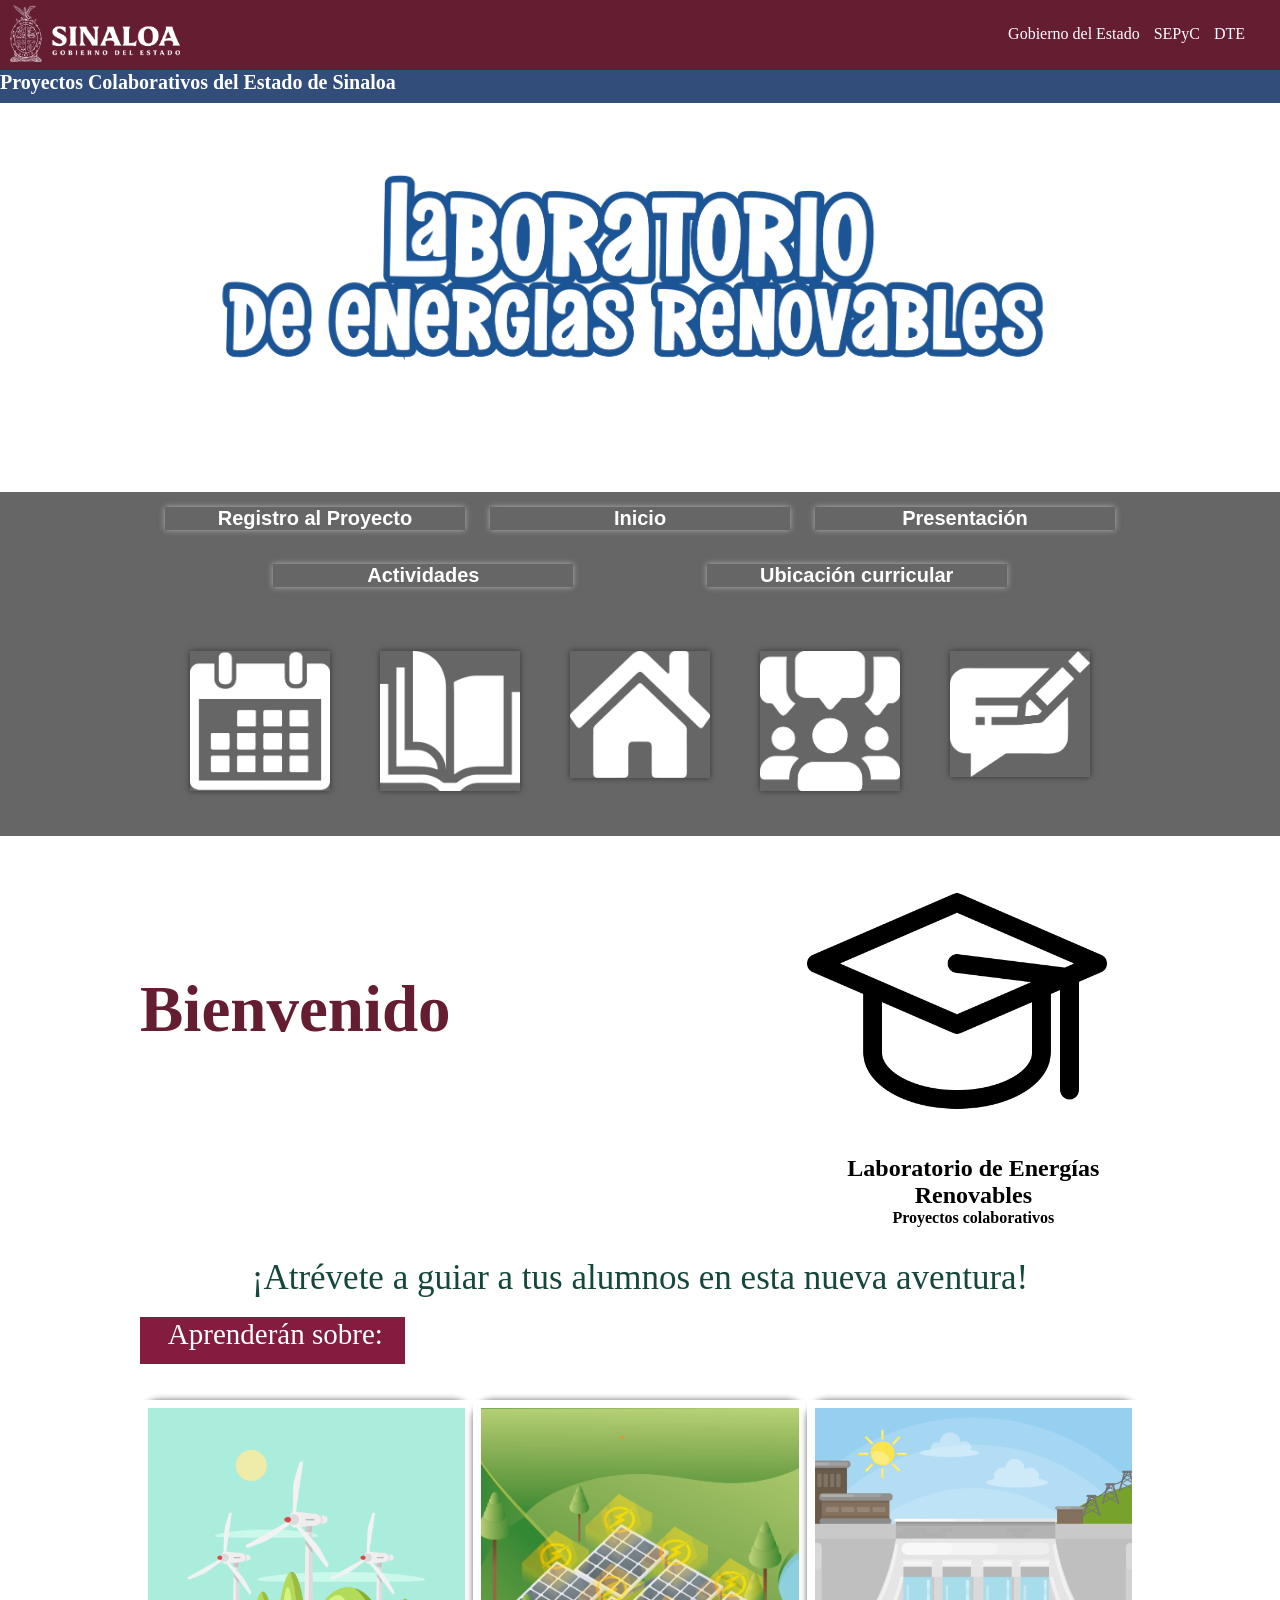
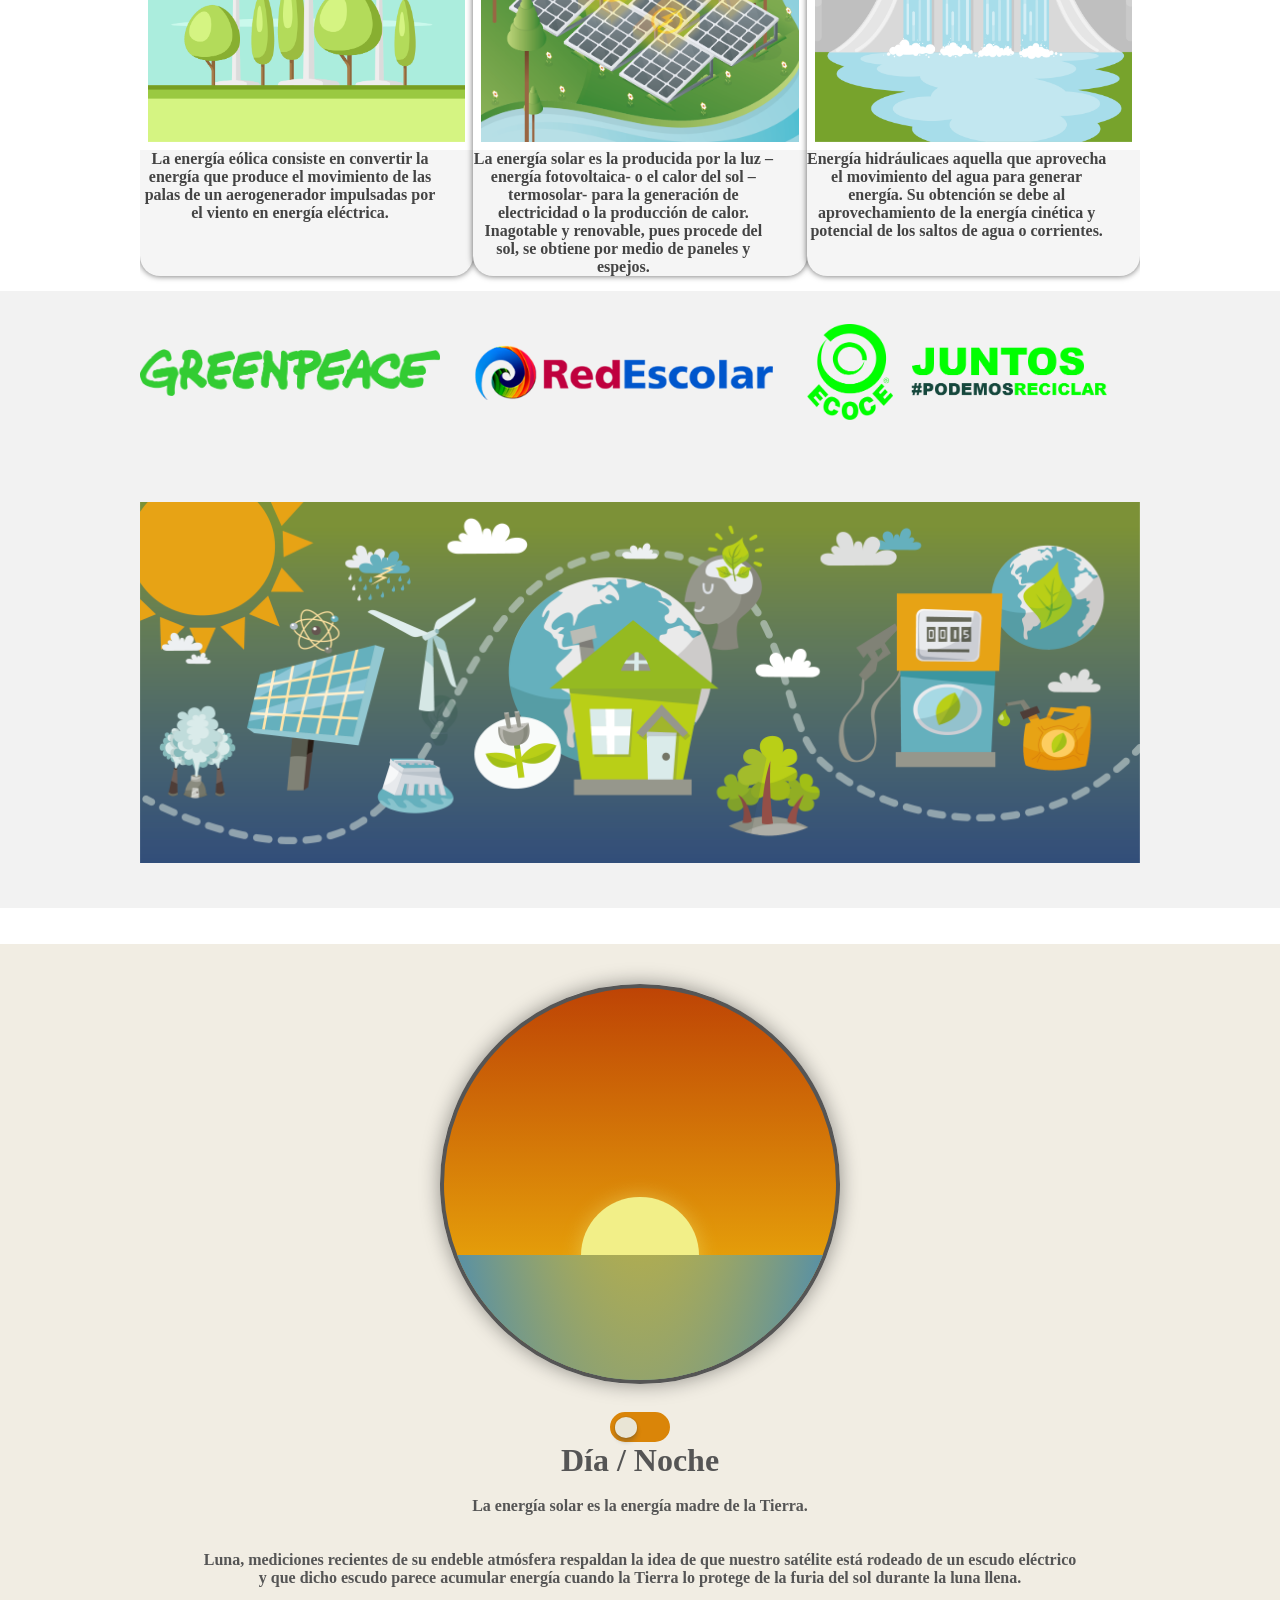
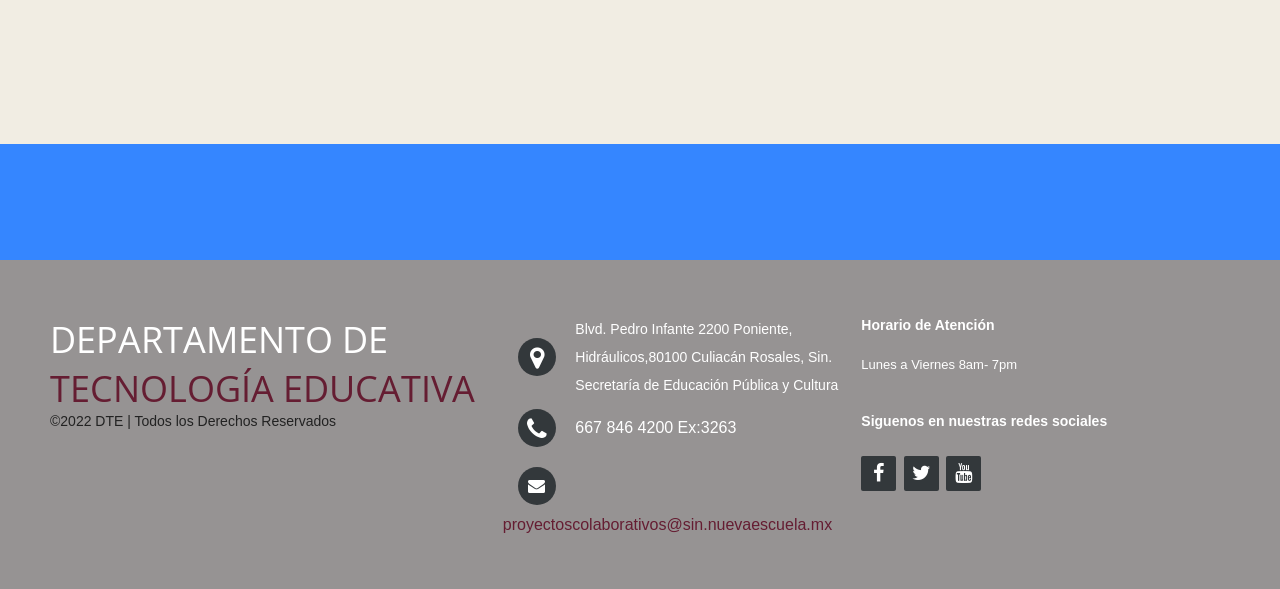
==== commit 628f098d: "jajaj" ====
--- a/index.html
+++ b/index.html
@@ -26,7 +26,7 @@
        
             <section class="amarillo">
          
-                <div class="amarillotext"><h4>Proyectos Colaborativos del Estado de Sinaloa</h4></div>
+                <div class="amarillotext" align="left" ><h4>Proyectos Colaborativos del Estado de Sinaloa</h4></div>
     
         </section>
         <br>
@@ -311,13 +311,12 @@
                         <img class="btn-img" src="img/2.png" alt=""onclick="mostrarFases(3)" >
                         <img class="btn-img" src="img/3.png" alt=""onclick="mostrarFases(4)" >
                         <img class="btn-img" src="img/4.png" alt=""onclick="mostrarFases(5)" >
-                        <img class="btn-img" src="img/5.png" alt=""onclick="mostrarFases(6)" >
-                        <img class="btn-img" src="img/6.png" alt=""onclick="mostrarFases(7)">
+                      
                     </div>
                 </div>
                 <!-- datos Actividades -->
                 <div id="datosCalendario">
-                    <div class=" calendario fase2 oculto">
+                    <div align="left"class=" calendario fase2 oculto">
                         <br>
                         <br>
                         <h1>ETAPA 1. Energía, sus tipos y su clasificación.</h1>
@@ -328,24 +327,24 @@
                             </p>
                             <br>
                             <ul>
-                                <li>Contesta el siguiente cuestionario sobre el cambio climático: <a href="https://www.menti.com/al63fo4fz2je">Cambio Climático</a></li>
-                                <li>¿Es necesaria la energía para nuestra sociedad?.</li>
-                                <li>¿Por qué es necesaria la energía?.</li>
-                                <li>¿Qué tipo de energías conocéis?.</li>
-                                <li>Nombra algún tipo de energía no renovable.</li>
-                                <li>Nombra algún tipo de energía renovable.</li>
-                                <li>¿Alguno de estos tipos de energía contamina?</li>
-                                <li>¿Crees que estas energías afectan al cambio climático?</li>
-                                <li>¿Qué cosas afectan al cambio climático?</li>
+                                <p>Contesta el siguiente cuestionario sobre el cambio climático: <a href="https://www.menti.com/al63fo4fz2je">Cambio Climático</a></p>
+                                <p>¿Es necesaria la energía para nuestra sociedad?.</p>
+                                <p>¿Por qué es necesaria la energía?.</p>
+                                <p>¿Qué tipo de energías conocéis?.</p>
+                                <p>Nombra algún tipo de energía no renovable.</p>
+                                <p>Nombra algún tipo de energía renovable.</p>
+                                <p>¿Alguno de estos tipos de energía contamina?</p>
+                                <p>¿Crees que estas energías afectan al cambio climático?</p>
+                                <p>¿Qué cosas afectan al cambio climático?</p>
                             </ul>
                             <br>
                             <h4>Material de apoyo</h4>
                             <br>
                             <ul>
-                                <li><a href="https://www.youtube.com/watch?v=K9smXAGzxZg">Energia</a> </li>
-                                <li><a href="https://www.youtube.com/watch?v=Et9U-2EIero">Cambios de Energía</a> </li>
-                                <li><a href="https://www.youtube.com/watch?v=KP8_o65kfgY&list=PLNoT1XYbIfImbMeqjiCcfgIM9ZRNQahyr&index=10"> Energía cinética y energía potencial </a></li>
-                                <li><a href="https://www.youtube.com/watch?v=PRa0yJvUgmM&list=RDLVboJpgNIY54Y&index=2">Los Tipos de Energía, sus Fuentes y su Transformación</a> </li>
+                                <a href="https://www.youtube.com/watch?v=K9smXAGzxZg">Energia</a> 
+                                <a href="https://www.youtube.com/watch?v=Et9U-2EIero">Cambios de Energía</a> 
+                                <a href="https://www.youtube.com/watch?v=KP8_o65kfgY&list=PLNoT1XYbIfImbMeqjiCcfgIM9ZRNQahyr&index=10"> Energía cinética y energía potencial </a>
+                                <a href="https://www.youtube.com/watch?v=PRa0yJvUgmM&list=RDLVboJpgNIY54Y&index=2">Los Tipos de Energía, sus Fuentes y su Transformación</a> 
                             </ul>
                             <br>
                             <h4>Actividad 1.2</h4>
@@ -457,7 +456,7 @@
                            <br>
                            <br>
                     </div>
-                    <div class=" calendario fase4 oculto">
+                    <div align="left"class=" calendario fase4 oculto">
                         <br>
                         <br>
                         <h1>ETAPA 3: Energía Renovable</h1>
@@ -649,7 +648,7 @@
                             
                             <br>
                     </div>
-                    <div class=" calendario fase5 oculto">
+                    <div align="left" class=" calendario fase5 oculto">
                         <h1>ETAPA 4. Proyecto Final</h1>
                         <br>
                         <iframe width="560" height="315" src="https://www.youtube.com/embed/FyU-ExNyHpc" title="YouTube video player" frameborder="0" allow="accelerometer; autoplay; clipboard-write; encrypted-media; gyroscope; picture-in-picture" allowfullscreen></iframe>
@@ -722,15 +721,15 @@
                <div class="">
                 
                 <h2>Foro I</h2>
-               <h3>Favor de ingresar al sigueinte enlace: <a href="http://tecnologiaeducativa.sepyc.gob.mx/forum/topic/laboratorio-de-energia-renovable/">Energía, sus tipos y su clasificación.
+               <h3>Favor de ingresar al sigueinte enlace: <a href="http://tecnologiaeducativa.sepyc.gob.mx/forum/topic/energia-sus-tipos-y-su-clasificacion-comparte-en-el-foro-tu-experiencia-en-el-desarrollo-del-contenido-del-modulo-1-energia-sus-tipos-y-su-clasificacion/">Energía, sus tipos y su clasificación.
                 Comparte en el foro tu experiencia en el desarrollo del contenido del Módulo 1. Energía, sus tipos y su clasificación.    
                 </a></h3>
                <br> 
                <h2>Foro II</h2>
-              <h3>Favor de ingresar al sigueinte enlace: <a href="http://tecnologiaeducativa.sepyc.gob.mx/forum/topic/laboratorio-de-energia-renovable-2/">Comparte tu experiencia en el Debate de cual energía convencional es mejor.</a></h3>
+              <h3>Favor de ingresar al sigueinte enlace: <a href="http://tecnologiaeducativa.sepyc.gob.mx/forum/topic/comparte-tu-experiencia-en-el-debate-de-cual-energia-convencional-es-mejor/">Comparte tu experiencia en el Debate de cual energía convencional es mejor.</a></h3>
               <br> 
               <h2>Foro III</h2>
-             <h3>Favor de ingresar al sigueinte enlace: <a href="http://tecnologiaeducativa.sepyc.gob.mx/forum/topic/laboratorio-de-energia-renovable-3/">Participa en el foro del Módulo 3: Energía Renovable y comenta por que son importantes en la actualidad este tipo de generación de energía.</a></h3>
+             <h3>Favor de ingresar al sigueinte enlace: <a href="http://tecnologiaeducativa.sepyc.gob.mx/forum/topic/participa-en-el-foro-del-modulo-3-energia-renovable-y-comenta-por-que-son-importantes-en-la-actualidad-este-tipo-de-generacion-de-energia/">Participa en el foro del Módulo 3: Energía Renovable y comenta por que son importantes en la actualidad este tipo de generación de energía.</a></h3>
              <br> 
 </div>
 </div>
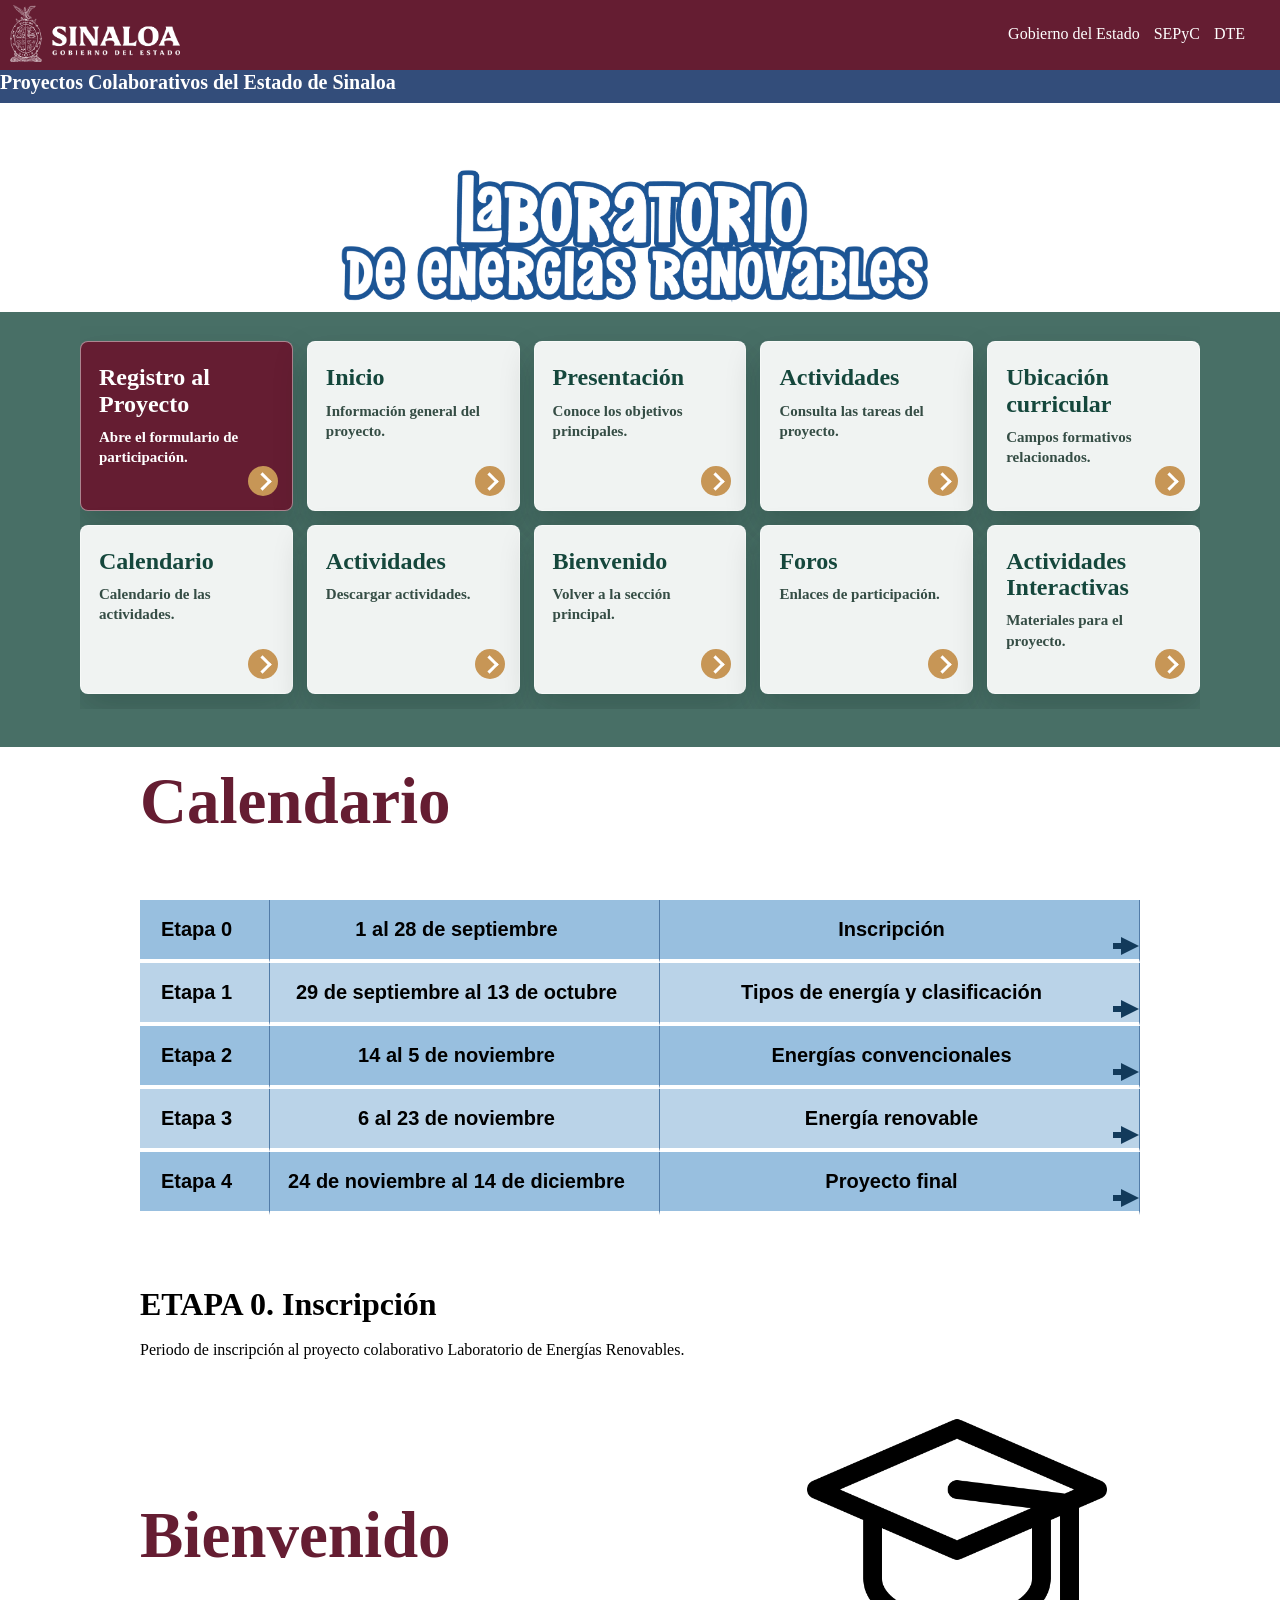
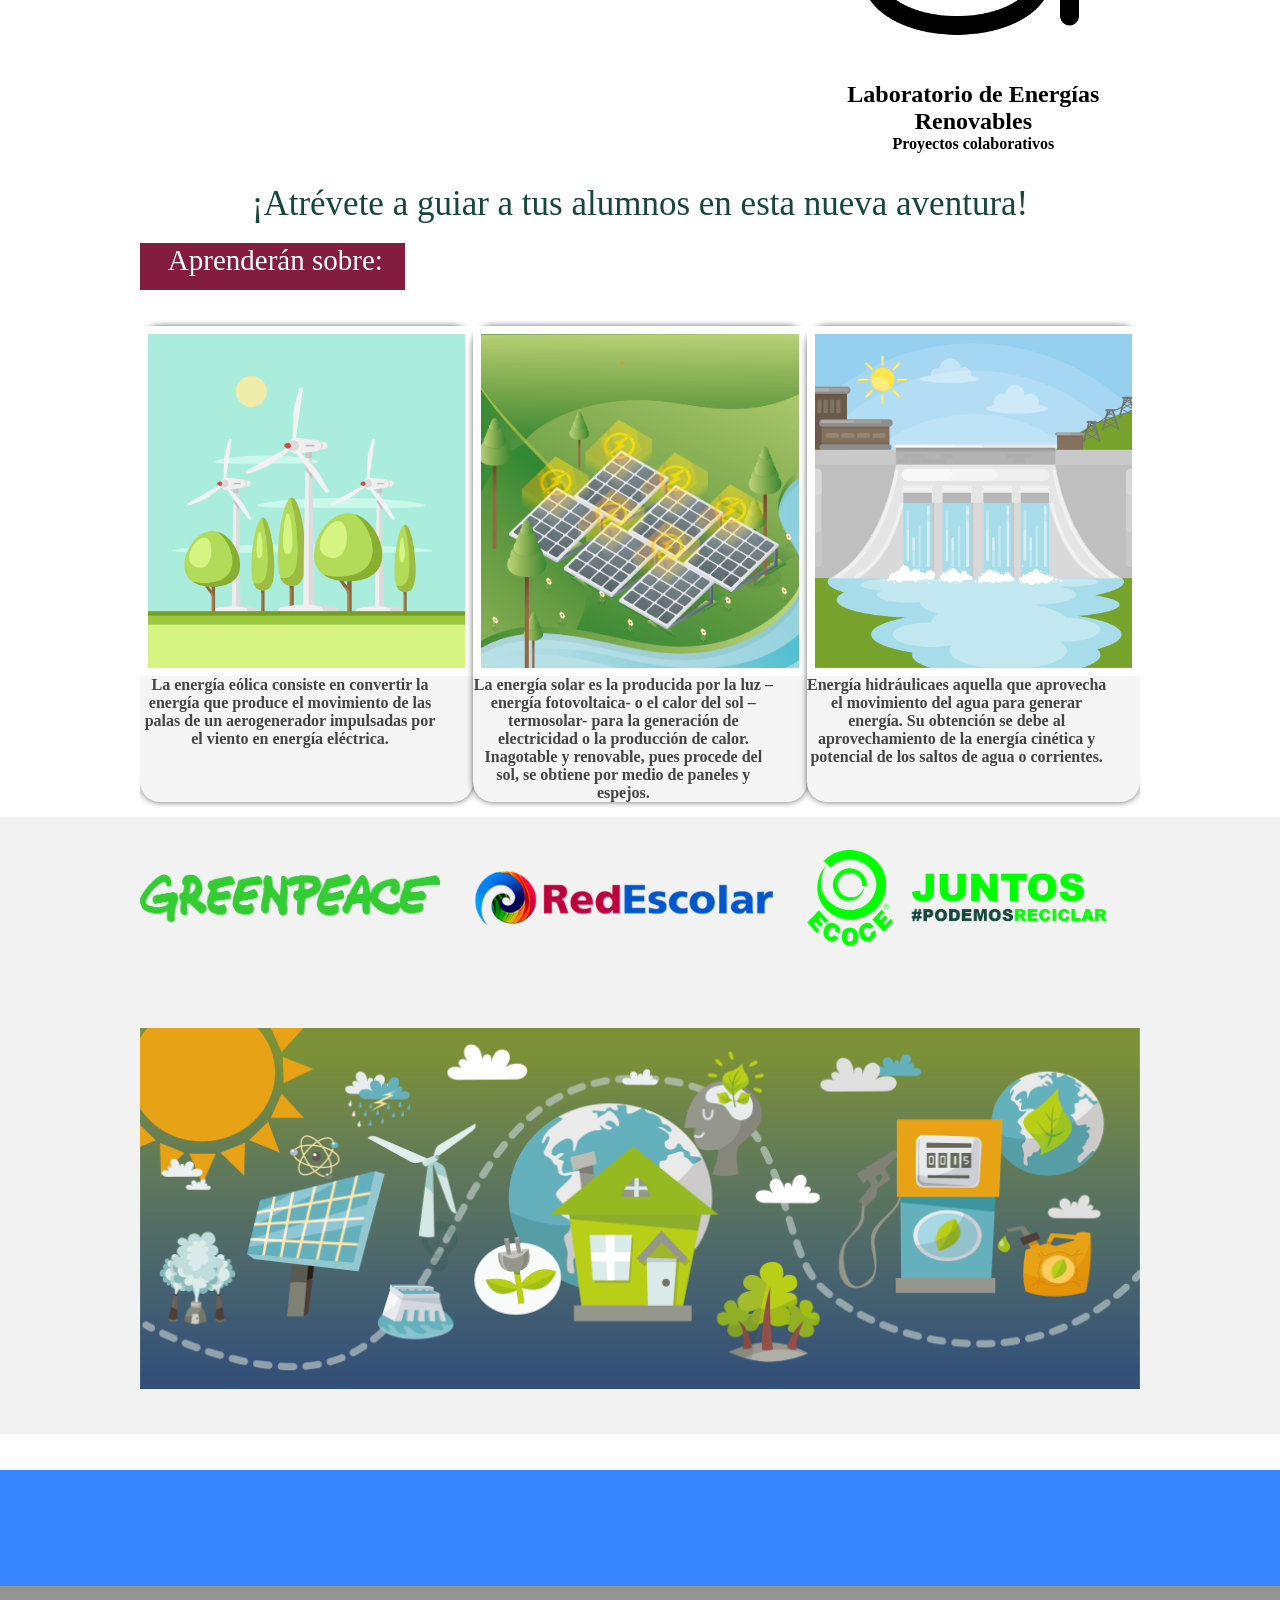
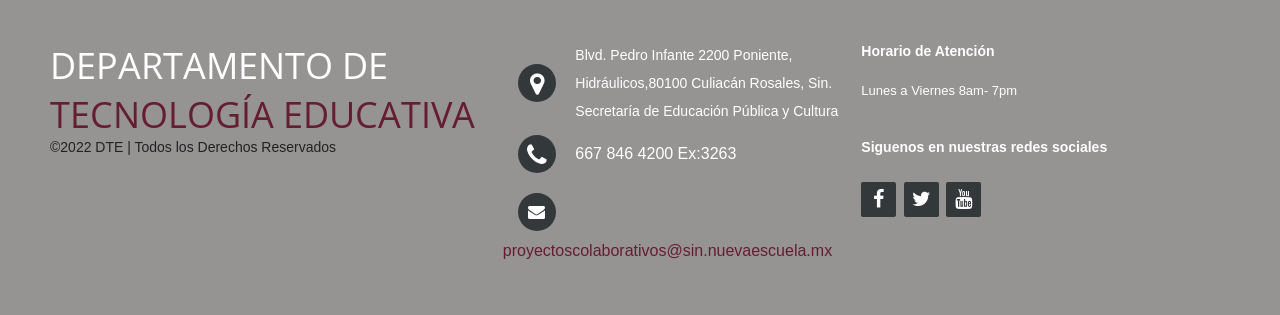
==== commit bb8c0640: "11-09-2026" ====
--- a/index.html
+++ b/index.html
@@ -1,22 +1,20 @@
 <!DOCTYPE html>
-<html lang="es">
-
-<head>
+<html lang="es"><head>
     <meta charset="UTF-8">
     <meta name="viewport" content="width=device-width, initial-scale=1.0">
     <meta http-equiv="X-UA-Compatible" content="ie=edge">
     <title>Proyectos Colaborativos</title>
     <link rel="shortcut icon" href="img/favicon.png" type="image/x-icon">
     <link rel="stylesheet" href="css/estilos.css">
-    <link href="https://fonts.googleapis.com/css?family=Open+Sans:300,400,700,800&display=swap" rel="stylesheet" > 
-    <link rel='stylesheet' href='//maxcdn.bootstrapcdn.com/font-awesome/4.2.0/css/font-awesome.min.css'><link rel="stylesheet" href="./style.css">
+    <link href="https://fonts.googleapis.com/css?family=Open+Sans:300,400,700,800&amp;display=swap" rel="stylesheet"> 
+    <link rel="stylesheet" href="//maxcdn.bootstrapcdn.com/font-awesome/4.2.0/css/font-awesome.min.css"><link rel="stylesheet" href="./style.css">
 
 
 </head>
 
-<body>
+<body class="">
     <header>
-        <img class="logonav" align="left" src="img/SINALOALOGO.png" width="200px" >
+        <img class="logonav" align="left" src="img/SINALOALOGO.png" width="200px">
         <nav>
 		   
             <a href="https://sinaloa.gob.mx/">Gobierno del Estado</a>
@@ -26,7 +24,7 @@
        
             <section class="amarillo">
          
-                <div class="amarillotext" align="left" ><h4>Proyectos Colaborativos del Estado de Sinaloa</h4></div>
+                <div class="amarillotext" align="left"><h4>Proyectos Colaborativos del Estado de Sinaloa</h4></div>
     
         </section>
         <br>
@@ -37,118 +35,69 @@
 
             <img class="imagen5" src="img/laboratorio.png" alt="">
             </div>
-            </section>
-<br>
-<br>
-<br>
-<br>
-<br>
-
-            <div class="portafolio">
+            
+
+            <div class="menu-moderno">
                 <div class="contenedor">
-                    
-                    <div class="galeria-port">
-                        <div class="imagen-port1" >
-                            
-
-                            <!-- Trigger/Open The Modal -->
-                            <button class="button-modal" id="myBtn"><h2>Registro al Proyecto</h2></button>
-                            
-                            <!-- The Modal -->
-                            <div id="myModal" class="modal">
-                            
-                              <!-- Modal content -->
-                              <div class="modal-content">
-                                <div class="modal-header">
-                                  <span class="close">&times;</span>
-                                  <h2>Registro al Proyecto Colaborativo</h2>
-                                </div>
-                                <div class="modal-body">
-                                    <iframe src="https://forms.gle/Jr5JPgfD691Sov2a7" width="640" height="257" frameborder="0" marginheight="0" marginwidth="0">Cargando…</iframe>                                  
-                                </div>
-                                <div class="modal-footer">
-                                  <h3>Gracias por su participación</h3>
-                                </div>
-                              </div>
-                            
-                            </div>
-
-
-
-                        </div>
-                        <div class="imagen-port1" onclick="mostrar(2)">
-                            
-                          <button class="button-modal"resentación><h2>Inicio</h2></button>
-                          
-                        </div>
-                        <div class="imagen-port1" onclick="mostrar(3)">
-                            <button class="button-modal"resentación> <h2>Presentación</h2></button>
-                         
-                        </div>
-                        <div class="imagen-port1" onclick="mostrar(4)">
-                            <button class="button-modal"resentación> <h2>Actividades</h2></button>
-                            
-                           
-                        </div>
-                        <div class="imagen-port1" onclick="mostrar(5)"   >
-                            <button class="button-modal"resentación> <h2>Ubicación curricular</h2></button>
-                           
-                        </div>
-                     
-                    </div>
-                </div>
-            </div> 
-
-        </section>
-
-
-
-
-            <div class="portafolio1">
-                <div class="contenedor">
-                    
-                    <div class="galeria-port">
-                        <div class="imagen-port" onclick="mostrar(6)">
-                            <img src="img/calendar.png" alt="">
-                            <div class="hover-galeria">
-                                <img src="img/icono1.png" alt="">
-                                <p>Calendario de las actividades</p>
-                            </div>
-                        </div>
-                        <div class="imagen-port" onclick="mostrar(8)">
-                            <img src="img/open-book.png" alt="">
-                            <div class="hover-galeria">
-                                <img src="img/icono1.png" alt="">
-                                <p>Descargar Actividades</p>
-                            </div>
-                        </div>
-                        <div class="imagen-port" onclick="mostrar(7)">
-                            <img src="img/casa.png" alt="">
-                            <div class="hover-galeria">
-                                <img src="img/icono1.png" alt="">
-                                <p>Bienvenido</p>
-                            </div>
-                        </div>
-                        <div class="imagen-port" onclick="mostrar(9)">
-                            <img src="img/discusion.png" alt="">
-                            <div class="hover-galeria">
-                                <img src="img/icono1.png" alt="">
-                                <p>Foros</p>
-                            </div>
-                        </div>
-                        <div class="imagen-port" onclick="mostrar(10)"   >
-                            <img src="img/blog.png" alt="">
-                            <div class="hover-galeria">
-                                <img src="img/icono1.png" alt="">
-                                <p>Actividades Interactivas y Materiales</p>
-                            </div>
-                        </div>
-                     
-                    </div>
-                </div>
-            </div> 
-
-        </section>
+                    <div class="menu-cards" aria-label="Menu principal del proyecto">
+                        <div class="menu-card menu-card-highlight" id="myBtn" role="button" tabindex="0">
+                            <h2>Registro al Proyecto</h2>
+                            <p>Abre el formulario de participación.</p>
+                        </div>
+                        <div class="menu-card" onclick="mostrar(2)" role="button" tabindex="0">
+                            <h2>Inicio</h2>
+                            <p>Información general del proyecto.</p>
+                        </div>
+                        <div class="menu-card" onclick="mostrar(3)" role="button" tabindex="0">
+                            <h2>Presentación</h2>
+                            <p>Conoce los objetivos principales.</p>
+                        </div>
+                        <div class="menu-card" onclick="mostrar(4)" role="button" tabindex="0">
+                            <h2>Actividades</h2>
+                            <p>Consulta las tareas del proyecto.</p>
+                        </div>
+                        <div class="menu-card" onclick="mostrar(5)" role="button" tabindex="0">
+                            <h2>Ubicación curricular</h2>
+                            <p>Campos formativos relacionados.</p>
+                        </div>
+                        <div class="menu-card" onclick="mostrar(6)" role="button" tabindex="0">
+                            <h2>Calendario</h2>
+                            <p>Calendario de las actividades.</p>
+                        </div>
+                        <div class="menu-card" onclick="mostrar(8)" role="button" tabindex="0">
+                            <h2>Actividades</h2>
+                            <p>Descargar actividades.</p>
+                        </div>
+                        <div class="menu-card" onclick="mostrar(7)" role="button" tabindex="0">
+                            <h2>Bienvenido</h2>
+                            <p>Volver a la sección principal.</p>
+                        </div>
+                        <div class="menu-card" onclick="mostrar(9)" role="button" tabindex="0">
+                            <h2>Foros</h2>
+                            <p>Enlaces de participación.</p>
+                        </div>
+                        <div class="menu-card" onclick="mostrar(10)" role="button" tabindex="0">
+                            <h2>Actividades Interactivas</h2>
+                            <p>Materiales para el proyecto.</p>
+                        </div>
+                    </div>
+                </div>
+            </div>
+
+            <div id="myModal" class="modal">
+              <div class="modal-content">
+                <div class="modal-header">
+                  <span class="close">×</span>
+                  <h2>Registro al Proyecto Colaborativo</h2>
+                </div>
+                <div class="modal-body">
+                    <iframe src="https://forms.gle/Jr5JPgfD691Sov2a7" width="640" height="257" frameborder="0" marginheight="0" marginwidth="0">Cargando…</iframe>
+                </div>
+                <div class="modal-footer">
+                  <h3>Gracias por su participación</h3>
+                </div>
+              </div>
+            </div>
       
        
        <!-- </section></nav> -->
@@ -285,17 +234,18 @@
                         <div class="servicio-ind">
                             <h2 class="titulo">Ubicación curricular</h2> 
                             <div class="">
-                                <h1 align="center" >CIENCIAS Y TECNOLOGÍA. Física.</h1>
-                                <br>
-                                <p>Este Proyecto se ubica curricularmente en los bloques 1 y 2 de la asignatura de Ciencias y Tecnología. Física de segundo grado en Secundaria.</p>
-                                <br>
-                                <p>Competencias a desarrollar:</p>
-                                <br>
-                                <ul>
-                                    <li>Analizar las formas en que se manifiesta la energía en diferentes situaciones de la vida diaria y la diversificación en la producción de la energía.</li>
-                                    <li>Reconoce el beneficio y prejuicio en la naturaleza y en la sociedad, relacionado con la obtención y aprovechamiento de la energía.</li>
-                                    <li>•	El participante podrá predecir para las tecnologías de producción energética que generen un menor impacto ambiental en la sociedad.</li>
-                                </ul>
+                                <h1 align="center">Fuentes de energía. .</h1>
+                                <br>
+                                <h4>Secundaria segundo grado.</h4>
+                                <br>
+                                <p>Saberes, prácticas y artefactos para el aprovechamiento de diversas fuentes renovables y no renovables de energía.</p>
+                                <br>
+                                <h1 align="center">Bloque 2</h1>
+                                <br>
+                                <h4>Telesecundaria</h4>
+                                <br>
+                                <p>Ciencia y tecnología. Física segundo grado.</p>
+                                <br>
                                 <br>
                                 </div>
                         </div>
@@ -303,20 +253,54 @@
                 </div>
                 <!-- fin de una seccion -->
                 <!-- Calendario -->
-                <div class="servicio-cont  bienvenido mostrar6 oculto">
+                <div class="servicio-cont bienvenido mostrar6 mostrar">
                     <div class="servicio-ind">
                         <h2 class="titulo">Calendario</h2> 
-                        <img class="btn-img" src="img/0.png" alt=""onclick="mostrarFases(1)">
-                        <img class="btn-img" src="img/1.png" alt=""onclick="mostrarFases(2)" >
-                        <img class="btn-img" src="img/2.png" alt=""onclick="mostrarFases(3)" >
-                        <img class="btn-img" src="img/3.png" alt=""onclick="mostrarFases(4)" >
-                        <img class="btn-img" src="img/4.png" alt=""onclick="mostrarFases(5)" >
+                        <div class="tabla-calendario-wrap">
+                            <table class="tabla-calendario" aria-label="Calendario de actividades">
+                                <tbody>
+                                    <tr class="fila-etapa" onclick="mostrarFases(1)">
+                                        <th scope="row">Etapa 0</th>
+                                        <td>1 al 28 de septiembre</td>
+                                        <td>Inscripción</td>
+                                    </tr>
+                                    <tr class="fila-etapa" onclick="mostrarFases(2)">
+                                        <th scope="row">Etapa 1</th>
+                                        <td>29 de septiembre al 13 de octubre</td>
+                                        <td>Tipos de energía y clasificación</td>
+                                    </tr>
+                                    <tr class="fila-etapa" onclick="mostrarFases(3)">
+                                        <th scope="row">Etapa 2</th>
+                                        <td>14 al 5 de noviembre</td>
+                                        <td>Energías convencionales</td>
+                                    </tr>
+                                    <tr class="fila-etapa" onclick="mostrarFases(4)">
+                                        <th scope="row">Etapa 3</th>
+                                        <td>6 al 23 de noviembre</td>
+                                        <td>Energía renovable</td>
+                                    </tr>
+                                    <tr class="fila-etapa" onclick="mostrarFases(5)">
+                                        <th scope="row">Etapa 4</th>
+                                        <td>24 de noviembre al 14 de diciembre</td>
+                                        <td>Proyecto final</td>
+                                    </tr>
+                                </tbody>
+                            </table>
+                        </div>
                       
                     </div>
                 </div>
                 <!-- datos Actividades -->
                 <div id="datosCalendario">
-                    <div align="left"class=" calendario fase2 oculto">
+                    <div align="left" class="calendario fase1 mostrar">
+                        <br>
+                        <br>
+                        <h1>ETAPA 0. Inscripción</h1>
+                        <br>
+                        <p>Periodo de inscripción al proyecto colaborativo Laboratorio de Energías Renovables.</p>
+                        <br>
+                    </div>
+                    <div align="left" class="calendario fase2 oculto">
                         <br>
                         <br>
                         <h1>ETAPA 1. Energía, sus tipos y su clasificación.</h1>
@@ -343,8 +327,8 @@
                             <ul>
                                 <a href="https://www.youtube.com/watch?v=K9smXAGzxZg">Energia</a> 
                                 <a href="https://www.youtube.com/watch?v=Et9U-2EIero">Cambios de Energía</a> 
-                                <a href="https://www.youtube.com/watch?v=KP8_o65kfgY&list=PLNoT1XYbIfImbMeqjiCcfgIM9ZRNQahyr&index=10"> Energía cinética y energía potencial </a>
-                                <a href="https://www.youtube.com/watch?v=PRa0yJvUgmM&list=RDLVboJpgNIY54Y&index=2">Los Tipos de Energía, sus Fuentes y su Transformación</a> 
+                                <a href="https://www.youtube.com/watch?v=KP8_o65kfgY&amp;list=PLNoT1XYbIfImbMeqjiCcfgIM9ZRNQahyr&amp;index=10"> Energía cinética y energía potencial </a>
+                                <a href="https://www.youtube.com/watch?v=PRa0yJvUgmM&amp;list=RDLVboJpgNIY54Y&amp;index=2">Los Tipos de Energía, sus Fuentes y su Transformación</a> 
                             </ul>
                             <br>
                             <h4>Actividad 1.2</h4>
@@ -354,7 +338,7 @@
                             <br>
                             <p>Revisa el siguiente video para realizar el mapa en Power Point.</p>
                             <br>
-                            <iframe width="560" height="315" src="https://www.youtube.com/embed/V3KlMx-_frI" title="YouTube video player" frameborder="0" allow="accelerometer; autoplay; clipboard-write; encrypted-media; gyroscope; picture-in-picture" allowfullscreen></iframe>
+                            <iframe width="560" height="315" src="https://www.youtube.com/embed/V3KlMx-_frI" title="YouTube video player" frameborder="0" allow="accelerometer; autoplay; clipboard-write; encrypted-media; gyroscope; picture-in-picture" allowfullscreen=""></iframe>
                            <br>
                            <br>
                            <h4>Recurso tecnológico web 2.0</h4>
@@ -366,7 +350,7 @@
                            <br>
                            <h4>Tutorial</h4>
                            <br>
-                           <iframe width="560" height="315" src="https://www.youtube.com/embed/uxYvMjkzsgs" title="YouTube video player" frameborder="0" allow="accelerometer; autoplay; clipboard-write; encrypted-media; gyroscope; picture-in-picture" allowfullscreen></iframe>
+                           <iframe width="560" height="315" src="https://www.youtube.com/embed/uxYvMjkzsgs" title="YouTube video player" frameborder="0" allow="accelerometer; autoplay; clipboard-write; encrypted-media; gyroscope; picture-in-picture" allowfullscreen=""></iframe>
                             <br>
                             <br>
                             <h4>Actividad 1.3</h4>
@@ -374,7 +358,7 @@
                             <p>Formen parejas  y analicen el siguiente video que explica los Tipos de energía</p>
                             <br>
                             <br>
-                            <iframe width="560" height="315" src="https://www.youtube.com/embed/PRa0yJvUgmM" title="YouTube video player" frameborder="0" allow="accelerometer; autoplay; clipboard-write; encrypted-media; gyroscope; picture-in-picture" allowfullscreen></iframe>
+                            <iframe width="560" height="315" src="https://www.youtube.com/embed/PRa0yJvUgmM" title="YouTube video player" frameborder="0" allow="accelerometer; autoplay; clipboard-write; encrypted-media; gyroscope; picture-in-picture" allowfullscreen=""></iframe>
                             <br>
                             <br>
                             <p>Con base en ello, respondan las siguientes preguntas.</p>
@@ -387,7 +371,7 @@
                             </ul>
                             <br>
                             <br>
-                            <iframe width="560" height="315" src="https://www.youtube.com/embed/ahhN-lLyHaQ" title="YouTube video player" frameborder="0" allow="accelerometer; autoplay; clipboard-write; encrypted-media; gyroscope; picture-in-picture" allowfullscreen></iframe>
+                            <iframe width="560" height="315" src="https://www.youtube.com/embed/ahhN-lLyHaQ" title="YouTube video player" frameborder="0" allow="accelerometer; autoplay; clipboard-write; encrypted-media; gyroscope; picture-in-picture" allowfullscreen=""></iframe>
                             <br>
                             <br>
                             <h4>Actividad 1.4</h4>
@@ -402,8 +386,12 @@
                                 <li>Guarden sus esquemas en la carpeta de trabajo.</li>
                             </ul>
                             <br>
-                    </div>
-                    <div class=" calendario fase3 oculto">
+                            <div class="facebook-post-wrap">
+                                <iframe class="facebook-post-iframe" src="https://www.facebook.com/plugins/post.php?href=https%3A%2F%2Fwww.facebook.com%2Fpermalink.php%3Fstory_fbid%3Dpfbid02CEwk1JQ5HHghBXHzELPCmh4gm7SmM42mckmzxLA4t6PttZjNstT1ADqX4PPRmufBl%26id%3D61594086460272&amp;show_text=true&amp;width=500" width="500" height="399" style="border:none;overflow:hidden" scrolling="no" frameborder="0" allowfullscreen="true" allow="autoplay; clipboard-write; encrypted-media; picture-in-picture; web-share"></iframe>
+                            </div>
+                            <br>
+                    </div>
+                    <div class="calendario fase3 oculto">
                         <br>
                         <br>
                         <h1>ETAPA 2. Energías convencionales</h1>
@@ -415,20 +403,20 @@
                         <br>
                         
                             <ul>
-                                <li><iframe width="560" height="315" src="https://www.youtube.com/embed/aINlFT1m-sM" title="YouTube video player" frameborder="0" allow="accelerometer; autoplay; clipboard-write; encrypted-media; gyroscope; picture-in-picture" allowfullscreen></iframe></li>
-                                <li><iframe width="560" height="315" src="https://www.youtube.com/embed/EawxkXA2SqM" title="YouTube video player" frameborder="0" allow="accelerometer; autoplay; clipboard-write; encrypted-media; gyroscope; picture-in-picture" allowfullscreen></iframe></li>
-                                <li><iframe width="560" height="315" src="https://www.youtube.com/embed/mMhiFnPx3ic" title="YouTube video player" frameborder="0" allow="accelerometer; autoplay; clipboard-write; encrypted-media; gyroscope; picture-in-picture" allowfullscreen></iframe></li>
-                                <li><iframe width="560" height="315" src="https://www.youtube.com/embed/VGlssqYbv3A" title="YouTube video player" frameborder="0" allow="accelerometer; autoplay; clipboard-write; encrypted-media; gyroscope; picture-in-picture" allowfullscreen></iframe></li>
-                                <li><iframe width="560" height="315" src="https://www.youtube.com/embed/mXMbpKjonxY" title="YouTube video player" frameborder="0" allow="accelerometer; autoplay; clipboard-write; encrypted-media; gyroscope; picture-in-picture" allowfullscreen></iframe></li>
-                                <li><iframe width="560" height="315" src="https://www.youtube.com/embed/V3KlMx-_frI" title="YouTube video player" frameborder="0" allow="accelerometer; autoplay; clipboard-write; encrypted-media; gyroscope; picture-in-picture" allowfullscreen></iframe></li>
-                                <li><iframe width="560" height="315" src="https://www.youtube.com/embed/0yk3RuEgWD4" title="YouTube video player" frameborder="0" allow="accelerometer; autoplay; clipboard-write; encrypted-media; gyroscope; picture-in-picture" allowfullscreen></iframe></li>
-                                <li><iframe width="560" height="315" src="https://www.youtube.com/embed/vl6A0igOw7o" title="YouTube video player" frameborder="0" allow="accelerometer; autoplay; clipboard-write; encrypted-media; gyroscope; picture-in-picture" allowfullscreen></iframe></li>
+                                <li><iframe width="560" height="315" src="https://www.youtube.com/embed/aINlFT1m-sM" title="YouTube video player" frameborder="0" allow="accelerometer; autoplay; clipboard-write; encrypted-media; gyroscope; picture-in-picture" allowfullscreen=""></iframe></li>
+                                <li><iframe width="560" height="315" src="https://www.youtube.com/embed/EawxkXA2SqM" title="YouTube video player" frameborder="0" allow="accelerometer; autoplay; clipboard-write; encrypted-media; gyroscope; picture-in-picture" allowfullscreen=""></iframe></li>
+                                <li><iframe width="560" height="315" src="https://www.youtube.com/embed/mMhiFnPx3ic" title="YouTube video player" frameborder="0" allow="accelerometer; autoplay; clipboard-write; encrypted-media; gyroscope; picture-in-picture" allowfullscreen=""></iframe></li>
+                                <li><iframe width="560" height="315" src="https://www.youtube.com/embed/VGlssqYbv3A" title="YouTube video player" frameborder="0" allow="accelerometer; autoplay; clipboard-write; encrypted-media; gyroscope; picture-in-picture" allowfullscreen=""></iframe></li>
+                                <li><iframe width="560" height="315" src="https://www.youtube.com/embed/mXMbpKjonxY" title="YouTube video player" frameborder="0" allow="accelerometer; autoplay; clipboard-write; encrypted-media; gyroscope; picture-in-picture" allowfullscreen=""></iframe></li>
+                                <li><iframe width="560" height="315" src="https://www.youtube.com/embed/V3KlMx-_frI" title="YouTube video player" frameborder="0" allow="accelerometer; autoplay; clipboard-write; encrypted-media; gyroscope; picture-in-picture" allowfullscreen=""></iframe></li>
+                                <li><iframe width="560" height="315" src="https://www.youtube.com/embed/0yk3RuEgWD4" title="YouTube video player" frameborder="0" allow="accelerometer; autoplay; clipboard-write; encrypted-media; gyroscope; picture-in-picture" allowfullscreen=""></iframe></li>
+                                <li><iframe width="560" height="315" src="https://www.youtube.com/embed/vl6A0igOw7o" title="YouTube video player" frameborder="0" allow="accelerometer; autoplay; clipboard-write; encrypted-media; gyroscope; picture-in-picture" allowfullscreen=""></iframe></li>
                             </ul>
                             <br>
                             <p>Políticas gubernamentales en México.</p>
                             <br>
                             <br>
-                            <iframe width="560" height="315" src="https://www.youtube.com/embed/OV9UYTTtdEM" title="YouTube video player" frameborder="0" allow="accelerometer; autoplay; clipboard-write; encrypted-media; gyroscope; picture-in-picture" allowfullscreen></iframe>
+                            <iframe width="560" height="315" src="https://www.youtube.com/embed/OV9UYTTtdEM" title="YouTube video player" frameborder="0" allow="accelerometer; autoplay; clipboard-write; encrypted-media; gyroscope; picture-in-picture" allowfullscreen=""></iframe>
                             <br>
                             <br>
                             <h4>Actividad 2.2  Disminución del calentamiento global.</h4>
@@ -449,14 +437,18 @@
                         <br>
                         <p>Video de un debate</p>
                             <br>
-                            <iframe width="500" height="315" src="https://www.youtube.com/embed/6GrCLiBev30" title="YouTube video player" frameborder="0" allow="accelerometer; autoplay; clipboard-write; encrypted-media; gyroscope; picture-in-picture" allowfullscreen></iframe>
+                            <iframe width="500" height="315" src="https://www.youtube.com/embed/6GrCLiBev30" title="YouTube video player" frameborder="0" allow="accelerometer; autoplay; clipboard-write; encrypted-media; gyroscope; picture-in-picture" allowfullscreen=""></iframe>
                            <br>
                            <br>
                            <img class="imagen6" src="img/imagen1.png" alt="">
                            <br>
                            <br>
-                    </div>
-                    <div align="left"class=" calendario fase4 oculto">
+                           <div class="facebook-post-wrap">
+                               <iframe class="facebook-post-iframe" src="https://www.facebook.com/plugins/post.php?href=https%3A%2F%2Fwww.facebook.com%2Fpermalink.php%3Fstory_fbid%3Dpfbid02AxgVhVBKzRzQSa4KXWwNShnzMm9roni3Ey8jRGBMNkijJjCmM2uMQHCQWm84GtYol%26id%3D61594086460272&amp;show_text=true&amp;width=500" width="500" height="560" style="border:none;overflow:hidden" scrolling="no" frameborder="0" allowfullscreen="true" allow="autoplay; clipboard-write; encrypted-media; picture-in-picture; web-share"></iframe>
+                           </div>
+                           <br>
+                    </div>
+                    <div align="left" class="calendario fase4 oculto">
                         <br>
                         <br>
                         <h1>ETAPA 3: Energía Renovable</h1>
@@ -470,69 +462,69 @@
                         <br>
                         <h4>Energía geotérmica</h4>
                         <br>
-                        <iframe width="560" height="315" src="https://www.youtube.com/embed/GHR-UR-VA10" title="YouTube video player" frameborder="0" allow="accelerometer; autoplay; clipboard-write; encrypted-media; gyroscope; picture-in-picture" allowfullscreen></iframe>
+                        <iframe width="560" height="315" src="https://www.youtube.com/embed/GHR-UR-VA10" title="YouTube video player" frameborder="0" allow="accelerometer; autoplay; clipboard-write; encrypted-media; gyroscope; picture-in-picture" allowfullscreen=""></iframe>
                         <br>
                         <br>
                         <h4>Energía hidráulica</h4>
                         <br>
                         <br>
-                        <iframe width="560" height="315" src="https://www.youtube.com/embed/Xx_Lxg4hCjc" title="YouTube video player" frameborder="0" allow="accelerometer; autoplay; clipboard-write; encrypted-media; gyroscope; picture-in-picture" allowfullscreen></iframe>
-                        <br>
-                        <iframe width="560" height="315" src="https://www.youtube.com/embed/-Rp-BMhOKwc" title="YouTube video player" frameborder="0" allow="accelerometer; autoplay; clipboard-write; encrypted-media; gyroscope; picture-in-picture" allowfullscreen></iframe>
+                        <iframe width="560" height="315" src="https://www.youtube.com/embed/Xx_Lxg4hCjc" title="YouTube video player" frameborder="0" allow="accelerometer; autoplay; clipboard-write; encrypted-media; gyroscope; picture-in-picture" allowfullscreen=""></iframe>
+                        <br>
+                        <iframe width="560" height="315" src="https://www.youtube.com/embed/-Rp-BMhOKwc" title="YouTube video player" frameborder="0" allow="accelerometer; autoplay; clipboard-write; encrypted-media; gyroscope; picture-in-picture" allowfullscreen=""></iframe>
                         <br>
                         <br>
                         <h4>Energía eólica</h4>
                         <br>
                         <br>
-                        <iframe width="560" height="315" src="https://www.youtube.com/embed/d_CUT9niX5c" title="YouTube video player" frameborder="0" allow="accelerometer; autoplay; clipboard-write; encrypted-media; gyroscope; picture-in-picture" allowfullscreen></iframe>
-                        <br>
-                        <iframe width="560" height="315" src="https://www.youtube.com/embed/kmN9qD8vXbY" title="YouTube video player" frameborder="0" allow="accelerometer; autoplay; clipboard-write; encrypted-media; gyroscope; picture-in-picture" allowfullscreen></iframe>
+                        <iframe width="560" height="315" src="https://www.youtube.com/embed/d_CUT9niX5c" title="YouTube video player" frameborder="0" allow="accelerometer; autoplay; clipboard-write; encrypted-media; gyroscope; picture-in-picture" allowfullscreen=""></iframe>
+                        <br>
+                        <iframe width="560" height="315" src="https://www.youtube.com/embed/kmN9qD8vXbY" title="YouTube video player" frameborder="0" allow="accelerometer; autoplay; clipboard-write; encrypted-media; gyroscope; picture-in-picture" allowfullscreen=""></iframe>
                         <br>
                         <br>
                         <h4>Parque eólico</h4>
                         <br>
                         <br>
-                        <iframe width="560" height="315" src="https://www.youtube.com/embed/wx1jZ1qHolw" title="YouTube video player" frameborder="0" allow="accelerometer; autoplay; clipboard-write; encrypted-media; gyroscope; picture-in-picture" allowfullscreen></iframe>
-                        <br>
-                        <iframe width="560" height="315" src="https://www.youtube.com/embed/IoM3HBnOA8k" title="YouTube video player" frameborder="0" allow="accelerometer; autoplay; clipboard-write; encrypted-media; gyroscope; picture-in-picture" allowfullscreen></iframe>
+                        <iframe width="560" height="315" src="https://www.youtube.com/embed/wx1jZ1qHolw" title="YouTube video player" frameborder="0" allow="accelerometer; autoplay; clipboard-write; encrypted-media; gyroscope; picture-in-picture" allowfullscreen=""></iframe>
+                        <br>
+                        <iframe width="560" height="315" src="https://www.youtube.com/embed/IoM3HBnOA8k" title="YouTube video player" frameborder="0" allow="accelerometer; autoplay; clipboard-write; encrypted-media; gyroscope; picture-in-picture" allowfullscreen=""></iframe>
                         <br>
                         <br>
                         <h4>Oaxaca Futuro de proyectos</h4>
                         <br>
                         <br>
-                        <iframe width="560" height="315" src="https://www.youtube.com/embed/uNELtFa52T0" title="YouTube video player" frameborder="0" allow="accelerometer; autoplay; clipboard-write; encrypted-media; gyroscope; picture-in-picture" allowfullscreen></iframe>
+                        <iframe width="560" height="315" src="https://www.youtube.com/embed/uNELtFa52T0" title="YouTube video player" frameborder="0" allow="accelerometer; autoplay; clipboard-write; encrypted-media; gyroscope; picture-in-picture" allowfullscreen=""></iframe>
                         <br>
                         <br>
                         <h4>Energía Solar fotovoltaica</h4>
                         <br>
                         <br>
-                        <iframe width="560" height="315" src="https://www.youtube.com/embed/q5bMAz4NK0c" title="YouTube video player" frameborder="0" allow="accelerometer; autoplay; clipboard-write; encrypted-media; gyroscope; picture-in-picture" allowfullscreen></iframe>
-                        <br>
-                        <iframe width="560" height="315" src="https://www.youtube.com/embed/h20bJDZCaCk" title="YouTube video player" frameborder="0" allow="accelerometer; autoplay; clipboard-write; encrypted-media; gyroscope; picture-in-picture" allowfullscreen></iframe>
+                        <iframe width="560" height="315" src="https://www.youtube.com/embed/q5bMAz4NK0c" title="YouTube video player" frameborder="0" allow="accelerometer; autoplay; clipboard-write; encrypted-media; gyroscope; picture-in-picture" allowfullscreen=""></iframe>
+                        <br>
+                        <iframe width="560" height="315" src="https://www.youtube.com/embed/h20bJDZCaCk" title="YouTube video player" frameborder="0" allow="accelerometer; autoplay; clipboard-write; encrypted-media; gyroscope; picture-in-picture" allowfullscreen=""></iframe>
                         <br>
                         <br>
                         <h4>Paruqe Solar</h4>
                         <br>
                         <br>
-                        <iframe width="560" height="315" src="https://www.youtube.com/embed/74FFTL3Vljw" title="YouTube video player" frameborder="0" allow="accelerometer; autoplay; clipboard-write; encrypted-media; gyroscope; picture-in-picture" allowfullscreen></iframe>
+                        <iframe width="560" height="315" src="https://www.youtube.com/embed/74FFTL3Vljw" title="YouTube video player" frameborder="0" allow="accelerometer; autoplay; clipboard-write; encrypted-media; gyroscope; picture-in-picture" allowfullscreen=""></iframe>
                         <br>
                         <br>
                         <h4>Energía termosolar.</h4>
                         <br>
                         <br>
-                        <iframe width="560" height="315" src="https://www.youtube.com/embed/-_y8mJD7Mms" title="YouTube video player" frameborder="0" allow="accelerometer; autoplay; clipboard-write; encrypted-media; gyroscope; picture-in-picture" allowfullscreen></iframe>
+                        <iframe width="560" height="315" src="https://www.youtube.com/embed/-_y8mJD7Mms" title="YouTube video player" frameborder="0" allow="accelerometer; autoplay; clipboard-write; encrypted-media; gyroscope; picture-in-picture" allowfullscreen=""></iframe>
                         <br>
                         <br>
                         <h4>Biomasa</h4>
                         <br>
                         <br>
-                        <iframe width="560" height="315" src="https://www.youtube.com/embed/F2z1w9Xho44" title="YouTube video player" frameborder="0" allow="accelerometer; autoplay; clipboard-write; encrypted-media; gyroscope; picture-in-picture" allowfullscreen></iframe>
-                        <br>
-                        <iframe width="560" height="315" src="https://www.youtube.com/embed/hwk8JtLaiBs" title="YouTube video player" frameborder="0" allow="accelerometer; autoplay; clipboard-write; encrypted-media; gyroscope; picture-in-picture" allowfullscreen></iframe>
-                        <br>
-                        <iframe width="560" height="315" src="https://www.youtube.com/embed/ChyjxTyjOuc" title="YouTube video player" frameborder="0" allow="accelerometer; autoplay; clipboard-write; encrypted-media; gyroscope; picture-in-picture" allowfullscreen></iframe>
-                        <br>
-                        <iframe width="560" height="315" src="https://www.youtube.com/embed/MAZVFtlJa_w" title="YouTube video player" frameborder="0" allow="accelerometer; autoplay; clipboard-write; encrypted-media; gyroscope; picture-in-picture" allowfullscreen></iframe>
+                        <iframe width="560" height="315" src="https://www.youtube.com/embed/F2z1w9Xho44" title="YouTube video player" frameborder="0" allow="accelerometer; autoplay; clipboard-write; encrypted-media; gyroscope; picture-in-picture" allowfullscreen=""></iframe>
+                        <br>
+                        <iframe width="560" height="315" src="https://www.youtube.com/embed/hwk8JtLaiBs" title="YouTube video player" frameborder="0" allow="accelerometer; autoplay; clipboard-write; encrypted-media; gyroscope; picture-in-picture" allowfullscreen=""></iframe>
+                        <br>
+                        <iframe width="560" height="315" src="https://www.youtube.com/embed/ChyjxTyjOuc" title="YouTube video player" frameborder="0" allow="accelerometer; autoplay; clipboard-write; encrypted-media; gyroscope; picture-in-picture" allowfullscreen=""></iframe>
+                        <br>
+                        <iframe width="560" height="315" src="https://www.youtube.com/embed/MAZVFtlJa_w" title="YouTube video player" frameborder="0" allow="accelerometer; autoplay; clipboard-write; encrypted-media; gyroscope; picture-in-picture" allowfullscreen=""></iframe>
                         <br>
                         <br>
                         <h4>Actividad 3.2</h4>
@@ -594,8 +586,8 @@
                             <li>Energía solar</li>
                             <li>Energía eólica</li>
                             <li>Energía a partir de biogás</li>
-                            <li>Energía geotérmica/li>  
-                        </ul>
+                            <li>Energía geotérmica/li&gt;  
+                        </li></ul>
                         <br>
                         <p>3. Cada equipo investigará acerca de los siguientes aspectos:</p>
                             <br>
@@ -638,7 +630,7 @@
                             <p>Tutorial  Quizz</p>
                             <br>
                             <br>
-                            <iframe width="560" height="315" src="https://www.youtube.com/embed/dWfHObjzwmE" title="YouTube video player" frameborder="0" allow="accelerometer; autoplay; clipboard-write; encrypted-media; gyroscope; picture-in-picture" allowfullscreen></iframe>
+                            <iframe width="560" height="315" src="https://www.youtube.com/embed/dWfHObjzwmE" title="YouTube video player" frameborder="0" allow="accelerometer; autoplay; clipboard-write; encrypted-media; gyroscope; picture-in-picture" allowfullscreen=""></iframe>
                             <br>
                             <br>
                             <p>Página interactiva…</p>
@@ -647,11 +639,15 @@
                             <br>
                             
                             <br>
-                    </div>
-                    <div align="left" class=" calendario fase5 oculto">
+                            <div class="facebook-post-wrap">
+                                <iframe class="facebook-post-iframe" src="https://www.facebook.com/plugins/post.php?href=https%3A%2F%2Fwww.facebook.com%2Fpermalink.php%3Fstory_fbid%3Dpfbid0Xy2mAuYL9k98UsFx48syfsQjNBGH2KTPD6J56yEtnjFWWfS9d7Pn4PApEcmP69a8l%26id%3D61594086460272&amp;show_text=true&amp;width=500" width="500" height="610" style="border:none;overflow:hidden" scrolling="no" frameborder="0" allowfullscreen="true" allow="autoplay; clipboard-write; encrypted-media; picture-in-picture; web-share"></iframe>
+                            </div>
+                            <br>
+                    </div>
+                    <div align="left" class="calendario fase5 oculto">
                         <h1>ETAPA 4. Proyecto Final</h1>
                         <br>
-                        <iframe width="560" height="315" src="https://www.youtube.com/embed/FyU-ExNyHpc" title="YouTube video player" frameborder="0" allow="accelerometer; autoplay; clipboard-write; encrypted-media; gyroscope; picture-in-picture" allowfullscreen></iframe>
+                        <iframe width="560" height="315" src="https://www.youtube.com/embed/FyU-ExNyHpc" title="YouTube video player" frameborder="0" allow="accelerometer; autoplay; clipboard-write; encrypted-media; gyroscope; picture-in-picture" allowfullscreen=""></iframe>
                         <br>
                         <h4>Actividad 4.1</h4>
                         <br>
@@ -673,7 +669,7 @@
                             <li>Escriban una conclusión en la que definan, qué es un modelo y cuál es su utilidad.</li>
                             <br>
                             <br>
-                            <iframe width="560" height="315" src="https://www.youtube.com/embed/uxYvMjkzsgs" title="YouTube video player" frameborder="0" allow="accelerometer; autoplay; clipboard-write; encrypted-media; gyroscope; picture-in-picture" allowfullscreen></iframe>
+                            <iframe width="560" height="315" src="https://www.youtube.com/embed/uxYvMjkzsgs" title="YouTube video player" frameborder="0" allow="accelerometer; autoplay; clipboard-write; encrypted-media; gyroscope; picture-in-picture" allowfullscreen=""></iframe>
                         </ul>
                         <br>
                         <h4>Actividades extras a desarrollar</h4>
@@ -681,23 +677,23 @@
                         <h3>Pila orgánica</h3>
                         <br>
                         <br>
-                        <iframe width="560" height="315" src="https://www.youtube.com/embed/tV5RGxCQuGM" title="YouTube video player" frameborder="0" allow="accelerometer; autoplay; clipboard-write; encrypted-media; gyroscope; picture-in-picture" allowfullscreen></iframe>
-                        <br>
-                        <iframe width="560" height="315" src="https://www.youtube.com/embed/GWwziLt1ldQ" title="YouTube video player" frameborder="0" allow="accelerometer; autoplay; clipboard-write; encrypted-media; gyroscope; picture-in-picture" allowfullscreen></iframe>
+                        <iframe width="560" height="315" src="https://www.youtube.com/embed/tV5RGxCQuGM" title="YouTube video player" frameborder="0" allow="accelerometer; autoplay; clipboard-write; encrypted-media; gyroscope; picture-in-picture" allowfullscreen=""></iframe>
+                        <br>
+                        <iframe width="560" height="315" src="https://www.youtube.com/embed/GWwziLt1ldQ" title="YouTube video player" frameborder="0" allow="accelerometer; autoplay; clipboard-write; encrypted-media; gyroscope; picture-in-picture" allowfullscreen=""></iframe>
                         <br>
                         <br>
                         <h3>Estufa solar</h3>
                         <br>
                         <br>
-                        <iframe width="560" height="315" src="https://www.youtube.com/embed/SnAEExwwDKE" title="YouTube video player" frameborder="0" allow="accelerometer; autoplay; clipboard-write; encrypted-media; gyroscope; picture-in-picture" allowfullscreen></iframe>
-                        <br>
-                        <iframe width="560" height="315" src="https://www.youtube.com/embed/yWtScIY0E2c" title="YouTube video player" frameborder="0" allow="accelerometer; autoplay; clipboard-write; encrypted-media; gyroscope; picture-in-picture" allowfullscreen></iframe>
+                        <iframe width="560" height="315" src="https://www.youtube.com/embed/SnAEExwwDKE" title="YouTube video player" frameborder="0" allow="accelerometer; autoplay; clipboard-write; encrypted-media; gyroscope; picture-in-picture" allowfullscreen=""></iframe>
+                        <br>
+                        <iframe width="560" height="315" src="https://www.youtube.com/embed/yWtScIY0E2c" title="YouTube video player" frameborder="0" allow="accelerometer; autoplay; clipboard-write; encrypted-media; gyroscope; picture-in-picture" allowfullscreen=""></iframe>
                         <br>
                         <br>
                         <h3>Generador  Eólico</h3>
                         <br>
                         <br>
-                        <iframe width="560" height="315" src="https://www.youtube.com/embed/Wsq3lbCXkQM" title="YouTube video player" frameborder="0" allow="accelerometer; autoplay; clipboard-write; encrypted-media; gyroscope; picture-in-picture" allowfullscreen></iframe>
+                        <iframe width="560" height="315" src="https://www.youtube.com/embed/Wsq3lbCXkQM" title="YouTube video player" frameborder="0" allow="accelerometer; autoplay; clipboard-write; encrypted-media; gyroscope; picture-in-picture" allowfullscreen=""></iframe>
                         <br>
                         <br>
 
@@ -710,7 +706,7 @@
                 <br>
                 <div class="pdf ">       
                     <br>
-                    <embed src="./pdfs/actividadeslaboratorio.pdf" width="800px" height="1070px" />
+                    <embed src="./pdfs/actividadeslaboratorio.pdf" width="800px" height="1070px">
                 <br> 
                 </div>
                 </div>
@@ -724,12 +720,21 @@
                <h3>Favor de ingresar al sigueinte enlace: <a href="http://tecnologiaeducativa.sepyc.gob.mx/forum/topic/energia-sus-tipos-y-su-clasificacion-comparte-en-el-foro-tu-experiencia-en-el-desarrollo-del-contenido-del-modulo-1-energia-sus-tipos-y-su-clasificacion/">Energía, sus tipos y su clasificación.
                 Comparte en el foro tu experiencia en el desarrollo del contenido del Módulo 1. Energía, sus tipos y su clasificación.    
                 </a></h3>
+               <div class="facebook-post-wrap">
+                   <iframe class="facebook-post-iframe" src="https://www.facebook.com/plugins/post.php?href=https%3A%2F%2Fwww.facebook.com%2Fpermalink.php%3Fstory_fbid%3Dpfbid02CEwk1JQ5HHghBXHzELPCmh4gm7SmM42mckmzxLA4t6PttZjNstT1ADqX4PPRmufBl%26id%3D61594086460272&amp;show_text=true&amp;width=500" width="500" height="399" style="border:none;overflow:hidden" scrolling="no" frameborder="0" allowfullscreen="true" allow="autoplay; clipboard-write; encrypted-media; picture-in-picture; web-share"></iframe>
+               </div>
                <br> 
                <h2>Foro II</h2>
               <h3>Favor de ingresar al sigueinte enlace: <a href="http://tecnologiaeducativa.sepyc.gob.mx/forum/topic/comparte-tu-experiencia-en-el-debate-de-cual-energia-convencional-es-mejor/">Comparte tu experiencia en el Debate de cual energía convencional es mejor.</a></h3>
+              <div class="facebook-post-wrap">
+                  <iframe class="facebook-post-iframe" src="https://www.facebook.com/plugins/post.php?href=https%3A%2F%2Fwww.facebook.com%2Fpermalink.php%3Fstory_fbid%3Dpfbid02AxgVhVBKzRzQSa4KXWwNShnzMm9roni3Ey8jRGBMNkijJjCmM2uMQHCQWm84GtYol%26id%3D61594086460272&amp;show_text=true&amp;width=500" width="500" height="560" style="border:none;overflow:hidden" scrolling="no" frameborder="0" allowfullscreen="true" allow="autoplay; clipboard-write; encrypted-media; picture-in-picture; web-share"></iframe>
+              </div>
               <br> 
               <h2>Foro III</h2>
              <h3>Favor de ingresar al sigueinte enlace: <a href="http://tecnologiaeducativa.sepyc.gob.mx/forum/topic/participa-en-el-foro-del-modulo-3-energia-renovable-y-comenta-por-que-son-importantes-en-la-actualidad-este-tipo-de-generacion-de-energia/">Participa en el foro del Módulo 3: Energía Renovable y comenta por que son importantes en la actualidad este tipo de generación de energía.</a></h3>
+             <div class="facebook-post-wrap">
+                 <iframe class="facebook-post-iframe" src="https://www.facebook.com/plugins/post.php?href=https%3A%2F%2Fwww.facebook.com%2Fpermalink.php%3Fstory_fbid%3Dpfbid0Xy2mAuYL9k98UsFx48syfsQjNBGH2KTPD6J56yEtnjFWWfS9d7Pn4PApEcmP69a8l%26id%3D61594086460272&amp;show_text=true&amp;width=500" width="500" height="610" style="border:none;overflow:hidden" scrolling="no" frameborder="0" allowfullscreen="true" allow="autoplay; clipboard-write; encrypted-media; picture-in-picture; web-share"></iframe>
+             </div>
              <br> 
 </div>
 </div>
@@ -782,7 +787,7 @@
                 <br>
                 
                 <div class="aprenderan">
-                <p class="aprenderantext" > Aprenderán sobre:</p>
+                <p class="aprenderantext"> Aprenderán sobre:</p>
                 </div>
                 <br>
                 <br>
@@ -844,108 +849,30 @@
         
                     </div>
                 </div>
-            </div>
+            
         </section>
     </main>
     <br>
     <br>
 
 
-    <div id="fullpage">  
-    
-        <div class="section">
-      
-                <div class="time-circle">
-                        <div class="sun"></div>
-                        <div class="moon">
-                            <div></div>
-                            <div></div>
-                            <div></div>
-                        </div>
-                        <div class="stars">
-                            <div></div>
-                            <div></div>
-                            <div></div>
-                            <div></div>
-                            <div></div>
-                            <div></div>
-                            <div></div>
-                        </div>
-                        <div class="water"></div>
-                    </div>
-                    <br>
-                    <div id="switch">
-                        <div id="circle"></div>
-                      </div>
-                <div id="intro-text">
-                    <h1 href="#">Día / Noche</h1>
-                    <br>
-                    <h4>La energía solar es la energía madre de la Tierra. </h4>
-                    <br>
-                    <br>
-                    <h4>Luna, mediciones recientes de su endeble atmósfera respaldan la idea de que nuestro satélite está rodeado de un escudo eléctrico</h4>
-                    <h4>y que dicho escudo parece acumular energía cuando la Tierra lo protege de la furia del sol durante la luna llena. </h4>
-                    </div>
-          
-              </div>
-      </div>
-      
-      
-
-
-
-    
-
-
-    <div class="sea">
-        <div class="circle-wrapper">
-            <div class="bubble"></div>
-            <div class="submarine-wrapper">
-                <div class="submarine-body">
-                    <div class="window"></div>
-                    <div class="engine"></div>
-                    <div class="light"></div>
-                </div>
-                <div class="helix"></div>
-                <div class="hat">
-                  <div class="leds-wrapper">
-                      <div class="periscope"></div>
-                      <div class="leds"></div>
-                  </div>
-                </div>
-            </div>
-        </div>
-    </div>
-    
-
-
-
-
-
-
     <footer class="footer">
-        <div class="waves">
-          <div class="wave" id="wave1"></div>
-          <div class="wave" id="wave2"></div>
-          <div class="wave" id="wave3"></div>
-          <div class="wave" id="wave4"></div>
-        </div>
         <ul class="social-icon">
           <li class="social-icon__item"><a class="social-icon__link" href="#">
               <ion-icon name="logo-facebook"></ion-icon>
-            </a></li>
+            </a><br></li>
           <li class="social-icon__item"><a class="social-icon__link" href="#">
               <ion-icon name="logo-twitter"></ion-icon>
-            </a></li>
+            </a><br></li>
           <li class="social-icon__item"><a class="social-icon__link" href="#">
               <ion-icon name="logo-youtube"></ion-icon>
-            </a></li>
+            </a><br></li>
           <li class="social-icon__item"><a class="social-icon__link" href="#">
               <ion-icon name="logo-instagram"></ion-icon>
-            </a></li>
+            </a><br></li>
         </ul>
         <ul class="menu">
-          <li class="menu__item"><a class="menu__link" ></a></li>
+          <li class="menu__item"><a class="menu__link"></a><br></li>
         </ul>
 
       </footer>
@@ -954,10 +881,10 @@
 
         <div class="footer-left">
 
-            <h3 href="http://tecnologiaeducativa.sepyc.gob.mx/" >DEPARTAMENTO DE <span>TECNOLOGÍA EDUCATIVA</span></h3>
+            <h3 href="http://tecnologiaeducativa.sepyc.gob.mx/">DEPARTAMENTO DE <span>TECNOLOGÍA EDUCATIVA</span></h3>
 
         
-            <p class="footer-company-name">&copy;2022 DTE | Todos los Derechos Reservados</p>
+            <p class="footer-company-name">©2022 DTE | Todos los Derechos Reservados</p>
         </div>
 
         <div class="footer-center">
@@ -1001,10 +928,7 @@
 
     </footer>
 
-    <script
-			  src="https://code.jquery.com/jquery-3.6.0.min.js"
-			  integrity="sha256-/xUj+3OJU5yExlq6GSYGSHk7tPXikynS7ogEvDej/m4="
-			  crossorigin="anonymous"></script>
+    <script src="https://code.jquery.com/jquery-3.6.0.min.js" integrity="sha256-/xUj+3OJU5yExlq6GSYGSHk7tPXikynS7ogEvDej/m4=" crossorigin="anonymous"></script>
     <script>
         function mostrar(val){
             var codigo = "#datosBtn"
@@ -1039,6 +963,15 @@
                 $('.fase'+val).addClass('oculto');
             }
         }
+
+        document.querySelectorAll('.menu-card[role="button"]').forEach(function(card) {
+            card.addEventListener('keydown', function(event) {
+                if (event.key === 'Enter' || event.key === ' ') {
+                    event.preventDefault();
+                    card.click();
+                }
+            });
+        });
     </script>
     <script>
         // Get the modal
@@ -1068,19 +1001,8 @@
           }
         }
 
-        $("#switch").click(function () {
-        if ($("#fullpage").hasClass("night")) {
-            $("#fullpage").removeClass("night");
-            $("#switch").removeClass("switched");
-        }
-        else {
-            $("#fullpage").addClass("night");
-            $("#switch").addClass("switched");
-
-        }
-        });
-
         </script>
-</body>
-
-</html>+
+
+
+</body></html>
--- a/css/estilos.css
+++ b/css/estilos.css
@@ -89,6 +89,113 @@
     
   
 }
+
+.facebook-post-wrap {
+    display: flex;
+    justify-content: center;
+    width: 100%;
+    margin: 24px auto 10px;
+    overflow-x: auto;
+}
+
+.facebook-post-iframe {
+    display: block;
+    width: min(500px, 100%) !important;
+    max-width: 100% !important;
+}
+
+.facebook-post-iframe[height="399"] {
+    height: 399px !important;
+}
+
+.facebook-post-iframe[height="560"] {
+    height: 560px !important;
+}
+
+.facebook-post-iframe[height="610"] {
+    height: 610px !important;
+}
+
+.tabla-calendario-wrap {
+    width: 100%;
+    overflow-x: auto;
+    margin: 20px 0 35px;
+}
+
+.tabla-calendario {
+    width: 100%;
+    min-width: 720px;
+    border-collapse: separate;
+    border-spacing: 0;
+    color: #000;
+    font-family: Arial, Helvetica, sans-serif;
+    font-size: 20px;
+    font-weight: 700;
+    text-align: center;
+}
+
+.tabla-calendario th,
+.tabla-calendario td {
+    position: relative;
+    padding: 18px 28px 18px 12px;
+    border-right: 1px solid #527ca8;
+    border-bottom: 4px solid #fff;
+    vertical-align: middle;
+}
+
+.tabla-calendario tr:nth-child(odd) th,
+.tabla-calendario tr:nth-child(odd) td {
+    background: #98bfdf;
+}
+
+.tabla-calendario tr:nth-child(even) th,
+.tabla-calendario tr:nth-child(even) td {
+    background: #bad3e8;
+}
+
+.tabla-calendario th {
+    width: 13%;
+}
+
+.tabla-calendario td:nth-child(2) {
+    width: 39%;
+}
+
+.tabla-calendario td:last-child {
+    width: 48%;
+}
+
+.tabla-calendario .fila-etapa {
+    cursor: pointer;
+}
+
+.tabla-calendario .fila-etapa:hover th,
+.tabla-calendario .fila-etapa:hover td {
+    background: #86b2d7;
+}
+
+.tabla-calendario .fila-etapa td:last-child::after {
+    content: "";
+    position: absolute;
+    right: 0;
+    bottom: 4px;
+    width: 0;
+    height: 0;
+    border-top: 9px solid transparent;
+    border-bottom: 9px solid transparent;
+    border-left: 18px solid #123a5b;
+}
+
+.tabla-calendario .fila-etapa td:last-child::before {
+    content: "";
+    position: absolute;
+    right: 13px;
+    bottom: 10px;
+    width: 13px;
+    height: 6px;
+    background: #123a5b;
+}
+
 .pdf{
     text-align: center;
     width: 20%;
@@ -334,7 +441,7 @@
     justify-content: center;
     flex-direction: column;
     text-align: center;
-    top:100px;
+    top:100%;
     
 }
 .amarillo-foot{
@@ -452,6 +559,112 @@
 
 }
 
+.menu-moderno {
+    position: relative;
+    z-index: 2;
+    width: 100%;
+    padding: 14px 0 38px;
+    background: rgba(21, 71, 60, 0.78);
+    backdrop-filter: blur(2px);
+}
+
+.menu-moderno .contenedor {
+    width: min(1120px, 92%);
+    max-width: 1120px;
+}
+
+.menu-cards {
+    display: grid;
+    grid-template-columns: repeat(auto-fit, minmax(210px, 1fr));
+    gap: 14px;
+}
+
+.menu-card {
+    position: relative;
+    min-height: 132px;
+    padding: 22px 18px 42px;
+    overflow: hidden;
+    border: 1px solid rgba(255, 255, 255, 0.46);
+    border-radius: 8px;
+    background: rgba(255, 255, 255, 0.92);
+    box-shadow: 0 16px 34px rgba(11, 33, 28, 0.22);
+    color: #15473c;
+    cursor: pointer;
+    text-align: left;
+    transition: transform 0.2s ease, box-shadow 0.2s ease, border-color 0.2s ease;
+}
+
+.menu-card::before {
+    content: "";
+    position: absolute;
+    right: 14px;
+    bottom: 14px;
+    width: 30px;
+    height: 30px;
+    border-radius: 50%;
+    background: #c79656;
+}
+
+.menu-card::after {
+    content: "";
+    position: absolute;
+    right: 23px;
+    bottom: 22px;
+    width: 10px;
+    height: 10px;
+    border-top: 3px solid #fff;
+    border-right: 3px solid #fff;
+    transform: rotate(45deg);
+}
+
+.menu-card:hover,
+.menu-card:focus {
+    transform: translateY(-4px);
+    border-color: #c79656;
+    box-shadow: 0 22px 42px rgba(11, 33, 28, 0.3);
+    outline: none;
+}
+
+.menu-card-kicker {
+    display: inline-block;
+    margin-bottom: 9px;
+    color: #651D32;
+    font-size: 12px;
+    font-weight: 800;
+    letter-spacing: 0;
+    text-transform: uppercase;
+}
+
+.menu-card h2 {
+    margin: 0 0 10px;
+    color: #15473c;
+    font-size: 24px;
+    line-height: 1.1;
+}
+
+.menu-card p {
+    margin: 0;
+    color: #354d45;
+    font-size: 15px;
+    font-weight: 600;
+    line-height: 1.35;
+}
+
+.menu-card-highlight {
+    background: #651D32;
+    color: #fff;
+}
+
+.menu-card-highlight .menu-card-kicker,
+.menu-card-highlight h2,
+.menu-card-highlight p {
+    color: #fff;
+}
+
+.menu-card-highlight::before {
+    background: #c79656;
+}
+
 .galeria-port{
     display: flex;
     justify-content: space-evenly;
@@ -656,8 +869,10 @@
 
 
 .imagen5{
-    width: 70%;  
+    width: 50%;  
     position: relative; 
+    display: block;
+    margin: 0 auto -20px;
     align-items: center; 
     flex-direction: column;
     text-align: center;
